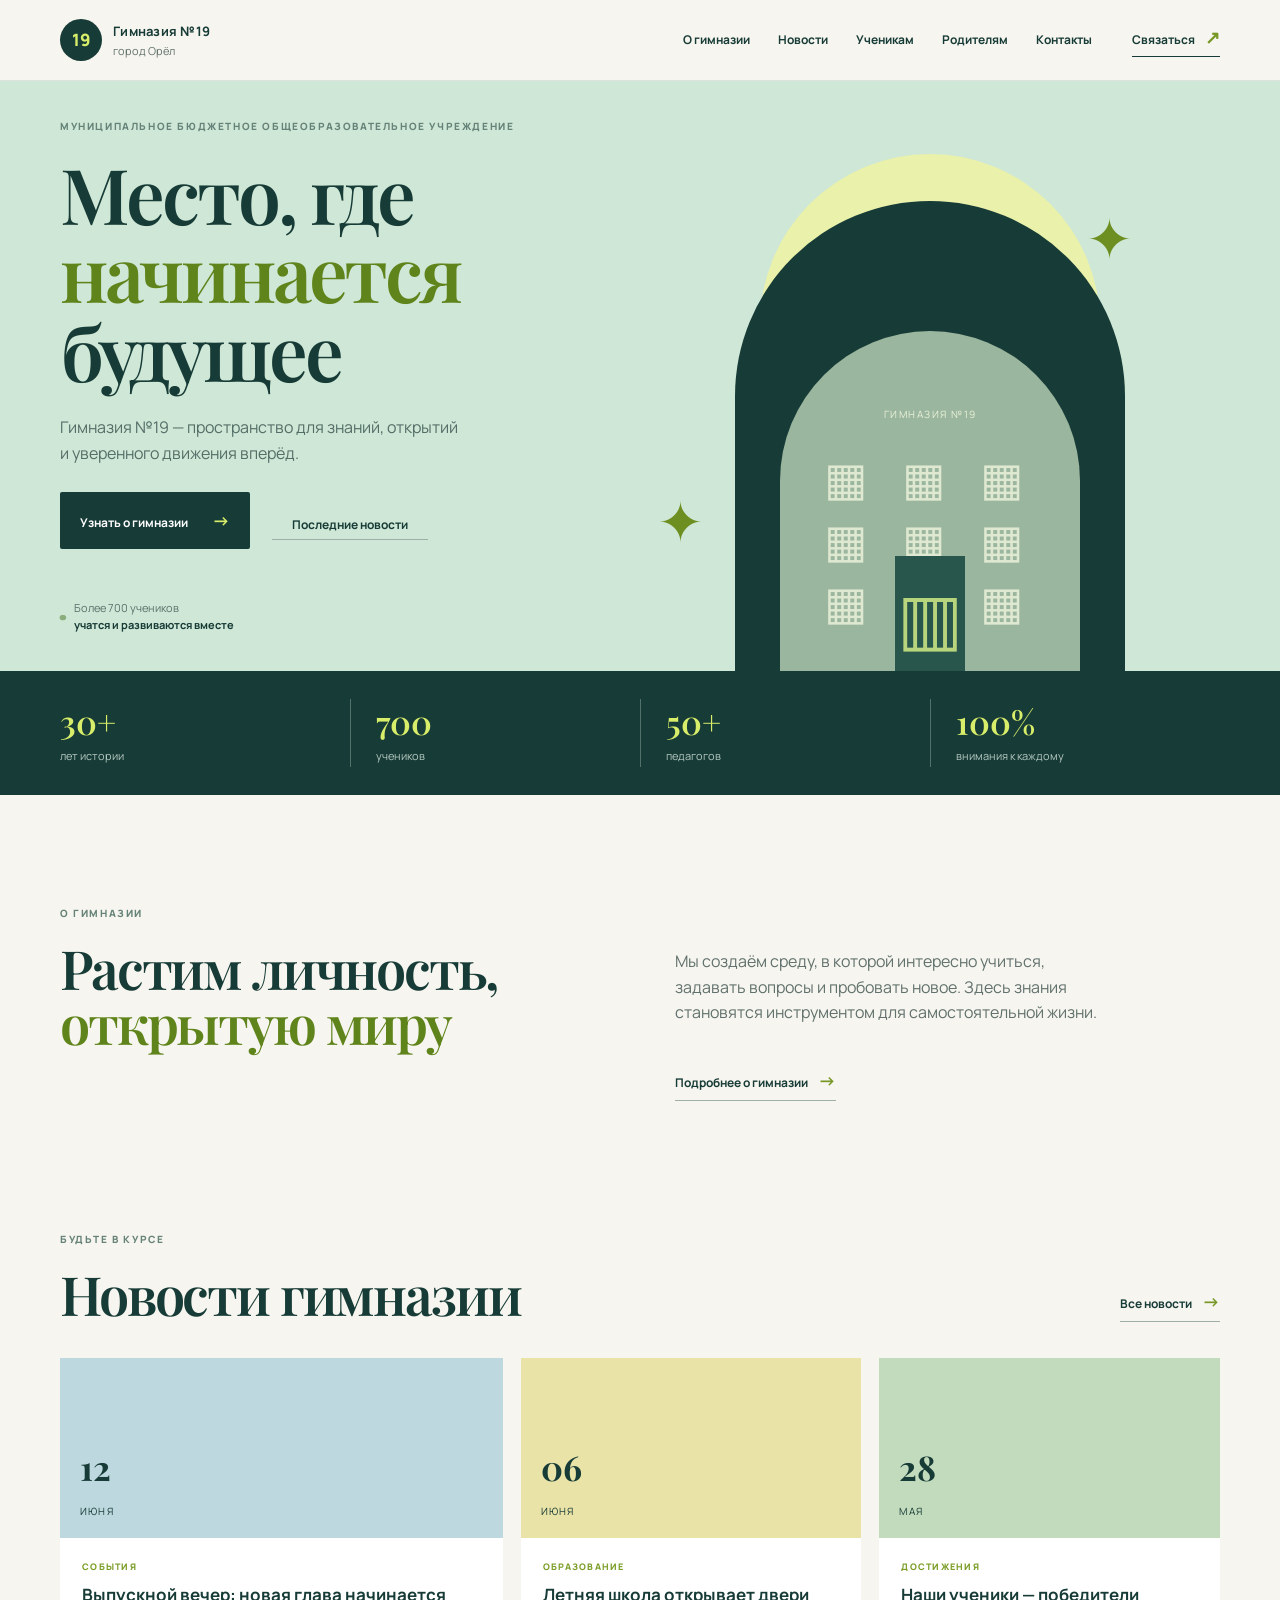
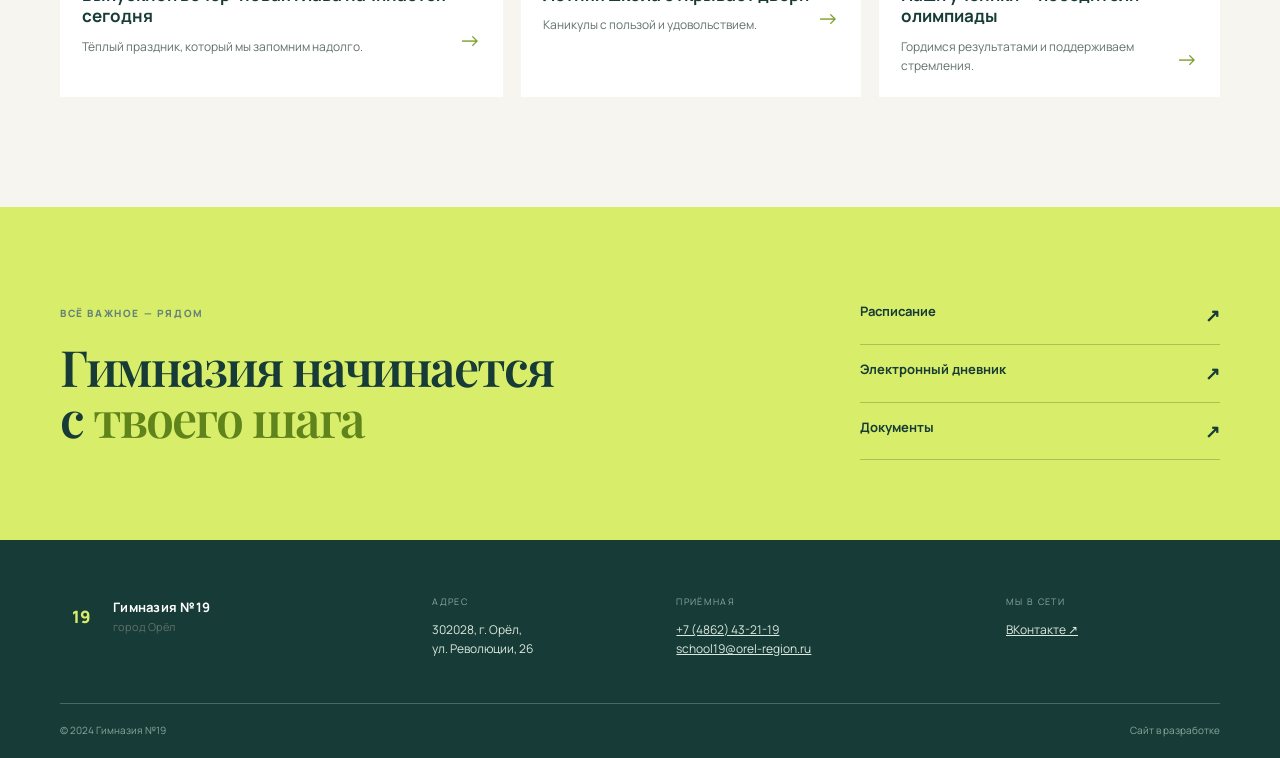
==== index.html @ be7b7bb4 "Build initial gymnasium frontend" ====
<!doctype html>
<html lang="ru">
<head>
  <meta charset="UTF-8" />
  <meta name="viewport" content="width=device-width, initial-scale=1.0" />
  <meta name="description" content="Гимназия №19 города Орла — образование, новости и жизнь школы." />
  <title>Гимназия №19 | Орёл</title>
  <link rel="preconnect" href="https://fonts.googleapis.com" />
  <link rel="preconnect" href="https://fonts.gstatic.com" crossorigin />
  <link href="https://fonts.googleapis.com/css2?family=Manrope:wght@400;500;600;700;800&family=Playfair+Display:wght@600;700&display=swap" rel="stylesheet" />
  <link rel="stylesheet" href="styles.css" />
</head>
<body>
  <header class="site-header">
    <div class="container nav-wrap">
      <a class="brand" href="#top" aria-label="На главную"><span class="brand-mark">19</span><span><b>Гимназия №19</b><small>город Орёл</small></span></a>
      <button class="menu-toggle" aria-label="Открыть меню">☰</button>
      <nav class="nav"><a href="#about">О гимназии</a><a href="#news">Новости</a><a href="#students">Ученикам</a><a href="#parents">Родителям</a><a href="#contacts">Контакты</a></nav>
      <a class="header-action" href="#contacts">Связаться <span>↗</span></a>
    </div>
  </header>

  <main id="top">
    <section class="hero"><div class="container hero-grid"><div class="hero-copy"><p class="eyebrow">Муниципальное бюджетное общеобразовательное учреждение</p><h1>Место, где<br /><em>начинается</em> будущее</h1><p class="hero-text">Гимназия №19 — пространство для знаний, открытий и уверенного движения вперёд.</p><div class="hero-buttons"><a class="button button-primary" href="#about">Узнать о гимназии <span>→</span></a><a class="button button-link" href="#news">Последние новости</a></div><div class="hero-note"><span class="avatars">● ● ●</span><span>Более 700 учеников<br /><b>учатся и развиваются вместе</b></span></div></div><div class="hero-art"><div class="sun"></div><div class="arch"><div class="building"><div class="building-top">ГИМНАЗИЯ №19</div><div class="windows">▦ ▦ ▦<br />▦ ▦ ▦<br />▦ ▦ ▦</div><div class="door">▥</div></div></div><div class="leaf leaf-one">✦</div><div class="leaf leaf-two">✦</div></div></div></section>

    <section class="stats"><div class="container stats-grid"><div><strong>30+</strong><span>лет истории</span></div><div><strong>700</strong><span>учеников</span></div><div><strong>50+</strong><span>педагогов</span></div><div><strong>100%</strong><span>внимания к каждому</span></div></div></section>

    <section class="section" id="about"><div class="container about-grid"><div><p class="eyebrow">О гимназии</p><h2>Растим личность,<br /><em>открытую миру</em></h2></div><div class="about-copy"><p>Мы создаём среду, в которой интересно учиться, задавать вопросы и пробовать новое. Здесь знания становятся инструментом для самостоятельной жизни.</p><a class="text-link" href="#contacts">Подробнее о гимназии <span>→</span></a></div></div></section>

    <section class="section news-section" id="news"><div class="container"><div class="section-head"><div><p class="eyebrow">Будьте в курсе</p><h2>Новости гимназии</h2></div><a class="text-link" href="#news">Все новости <span>→</span></a></div><div class="news-grid"><article class="news-card featured"><div class="news-image image-blue"><span>12<br /><small>ИЮНЯ</small></span></div><div class="news-content"><p class="tag">События</p><h3>Выпускной вечер: новая глава начинается сегодня</h3><p>Тёплый праздник, который мы запомним надолго.</p><a class="arrow" href="#">→</a></div></article><article class="news-card"><div class="news-image image-yellow"><span>06<br /><small>ИЮНЯ</small></span></div><div class="news-content"><p class="tag">Образование</p><h3>Летняя школа открывает двери</h3><p>Каникулы с пользой и удовольствием.</p><a class="arrow" href="#">→</a></div></article><article class="news-card"><div class="news-image image-green"><span>28<br /><small>МАЯ</small></span></div><div class="news-content"><p class="tag">Достижения</p><h3>Наши ученики — победители олимпиады</h3><p>Гордимся результатами и поддерживаем стремления.</p><a class="arrow" href="#">→</a></div></article></div></div></section>

    <section class="cta" id="students"><div class="container cta-inner"><div><p class="eyebrow">Всё важное — рядом</p><h2>Гимназия начинается<br />с <em>твоего шага</em></h2></div><div class="quick-links"><a href="#">Расписание <span>↗</span></a><a href="#">Электронный дневник <span>↗</span></a><a href="#">Документы <span>↗</span></a></div></div></section>
  </main>
  <footer id="contacts"><div class="container footer-grid"><div class="brand footer-brand"><span class="brand-mark">19</span><span><b>Гимназия №19</b><small>город Орёл</small></span></div><div><p class="footer-label">Адрес</p><p>302028, г. Орёл,<br />ул. Революции, 26</p></div><div><p class="footer-label">Приёмная</p><p><a href="tel:+74862432119">+7 (4862) 43-21-19</a><br /><a href="mailto:school19@orel-region.ru">school19@orel-region.ru</a></p></div><div><p class="footer-label">Мы в сети</p><p><a href="#">ВКонтакте ↗</a></p></div></div><div class="container footer-bottom"><span>© 2024 Гимназия №19</span><span>Сайт в разработке</span></div></footer>
  <script src="script.js"></script>
</body>
</html>
---- styles.css ----
:root{--ink:#173b36;--muted:#61716d;--cream:#f7f5ef;--mint:#cfe7d6;--lime:#d8ed6a;--line:#dce4dd}*{box-sizing:border-box}html{scroll-behavior:smooth}body{margin:0;color:var(--ink);background:var(--cream);font:15px/1.6 Manrope,Arial,sans-serif}.container{width:min(1160px,calc(100% - 48px));margin:auto}.site-header{background:var(--cream);border-bottom:1px solid var(--line);position:sticky;top:0;z-index:10}.nav-wrap{height:80px;display:flex;align-items:center;gap:40px}.brand{display:flex;align-items:center;gap:11px;color:var(--ink);text-decoration:none;margin-right:auto}.brand-mark{width:42px;height:42px;border-radius:50%;display:grid;place-items:center;background:var(--ink);color:var(--lime);font-size:17px;font-weight:800}.brand b,.brand small{display:block}.brand b{font-size:13px;letter-spacing:.02em}.brand small{font-size:11px;color:var(--muted)}.nav{display:flex;gap:28px}.nav a,.header-action{font-size:12px;color:var(--ink);text-decoration:none;font-weight:700}.header-action{border-bottom:1px solid var(--ink);padding-bottom:4px}.header-action span,.text-link span{color:#779827;font-size:18px;margin-left:8px}.menu-toggle{display:none;border:0;background:none;font-size:24px;color:var(--ink)}.hero{overflow:hidden;background:var(--mint)}.hero-grid{min-height:590px;display:grid;grid-template-columns:1fr 1fr;align-items:center}.eyebrow{text-transform:uppercase;letter-spacing:.16em;font-size:10px;font-weight:800;color:#668379;margin:0 0 20px}.hero h1,h2{font-family:'Playfair Display',serif;font-weight:600;line-height:1.02;letter-spacing:-.04em;margin:0}.hero h1{font-size:clamp(48px,6vw,78px)}em{font-style:normal;color:#5f841b}.hero-text{max-width:400px;color:#536e67;font-size:16px;margin:26px 0}.hero-buttons{display:flex;align-items:center;gap:22px}.button{padding:14px 20px;text-decoration:none;font-weight:700;font-size:12px}.button-primary{background:var(--ink);color:#fff;border-radius:2px}.button-primary span{color:var(--lime);font-size:18px;margin-left:22px}.button-link,.text-link{color:var(--ink);text-decoration:none;border-bottom:1px solid #9eaea8;padding-bottom:5px}.hero-note{display:flex;align-items:center;gap:13px;margin-top:50px;color:#58716b;font-size:11px}.hero-note b{color:var(--ink)}.avatars{font-size:12px;letter-spacing:-5px;color:#8cae7d}.hero-art{height:100%;min-height:590px;position:relative}.sun{position:absolute;width:340px;height:340px;border-radius:50%;background:#e9f1aa;top:73px;left:50%;transform:translateX(-50%)}.arch{position:absolute;bottom:0;left:50%;width:390px;height:470px;transform:translateX(-50%);background:var(--ink);border-radius:200px 200px 0 0;display:flex;align-items:end;justify-content:center}.building{width:300px;height:340px;background:#9bb69e;position:relative;border-radius:150px 150px 0 0;padding-top:75px;text-align:center}.building-top{font-size:10px;letter-spacing:.15em;color:#eaf2d8}.windows{font-size:46px;line-height:1.35;color:#dfe8d1;margin-top:25px;letter-spacing:13px}.door{position:absolute;bottom:0;left:115px;width:70px;height:115px;background:#29564c;color:#b8d47d;font-size:70px;line-height:120px}.leaf{position:absolute;color:#6d8e20;font-size:56px}.leaf-one{top:112px;right:15%}.leaf-two{bottom:105px;left:3%}.stats{background:var(--ink);color:#fff}.stats-grid{display:grid;grid-template-columns:repeat(4,1fr);padding:28px 0}.stats-grid div{padding-left:25px;border-left:1px solid #52716a}.stats-grid div:first-child{border:0;padding-left:0}.stats strong{display:block;color:var(--lime);font:600 33px 'Playfair Display',serif}.stats span{font-size:11px;color:#b5c9c1}.section{padding:110px 0}.about-grid{display:grid;grid-template-columns:1fr 1fr;gap:70px}.section h2{font-size:54px}.about-copy{max-width:430px;color:var(--muted);font-size:16px;padding-top:28px}.text-link{display:inline-block;margin-top:24px;font-weight:700;font-size:12px}.news-section{padding-top:20px}.section-head{display:flex;justify-content:space-between;align-items:end;margin-bottom:36px}.section-head .text-link{margin:0}.news-grid{display:grid;grid-template-columns:1.3fr 1fr 1fr;gap:18px}.news-card{background:#fff}.news-image{height:180px;padding:20px;display:flex;align-items:flex-end}.news-image span{font:700 34px/1 'Playfair Display',serif}.news-image small{font:10px Manrope;letter-spacing:.12em}.image-blue{background:#bdd9df}.image-yellow{background:#e9e3a7}.image-green{background:#c3dbbd}.news-content{position:relative;padding:22px}.tag{margin:0 0 10px;text-transform:uppercase;font-size:9px;font-weight:800;letter-spacing:.14em;color:#7c9e28}.news h3,.news-card h3{font-size:17px;line-height:1.25;margin:0 0 10px}.news-card p:not(.tag){font-size:12px;color:var(--muted);margin:0}.arrow{position:absolute;right:22px;bottom:20px;color:#7c9e28;text-decoration:none;font-size:22px}.cta{background:var(--lime);padding:80px 0}.cta-inner{display:flex;justify-content:space-between;align-items:center}.cta h2{font-size:50px}.quick-links{width:360px}.quick-links a{display:flex;justify-content:space-between;padding:14px 0;border-bottom:1px solid #aebf55;text-decoration:none;color:var(--ink);font-weight:700;font-size:13px}.quick-links span{font-size:18px}footer{background:var(--ink);color:#dce9df;padding:55px 0 20px}.footer-grid{display:grid;grid-template-columns:1.6fr 1fr 1.4fr 1fr;gap:30px}.footer-brand{color:#fff;align-self:start}.footer-label{color:#88a99d;text-transform:uppercase;font-size:9px;letter-spacing:.15em;margin:0 0 10px}.footer-grid p:not(.footer-label){font-size:12px;margin:0}.footer-grid a{color:#dce9df}.footer-bottom{border-top:1px solid #456a61;margin-top:45px;padding-top:18px;display:flex;justify-content:space-between;color:#88a99d;font-size:10px}@media(max-width:800px){.nav.is-open{display:flex;position:absolute;top:80px;left:0;right:0;background:var(--cream);padding:20px 16px;flex-direction:column;gap:16px;border-bottom:1px solid var(--line)}.container{width:min(100% - 32px,600px)}.nav{display:none}.menu-toggle{display:block}.hero-grid{grid-template-columns:1fr}.hero{padding-top:70px}.hero-art{min-height:390px}.arch{width:280px;height:330px}.building{width:220px;height:245px;padding-top:45px}.door{left:82px;width:55px;height:90px}.windows{font-size:34px}.sun{width:250px;height:250px}.stats-grid{grid-template-columns:repeat(2,1fr);gap:20px}.stats-grid div:nth-child(3){border:0;padding-left:0}.about-grid,.news-grid{grid-template-columns:1fr}.section{padding:75px 0}.section h2,.cta h2{font-size:43px}.section-head,.cta-inner{display:block}.section-head .text-link{margin-top:20px}.quick-links{width:100%;margin-top:35px}.footer-grid{grid-template-columns:1fr 1fr}.footer-brand{grid-column:1/-1}}
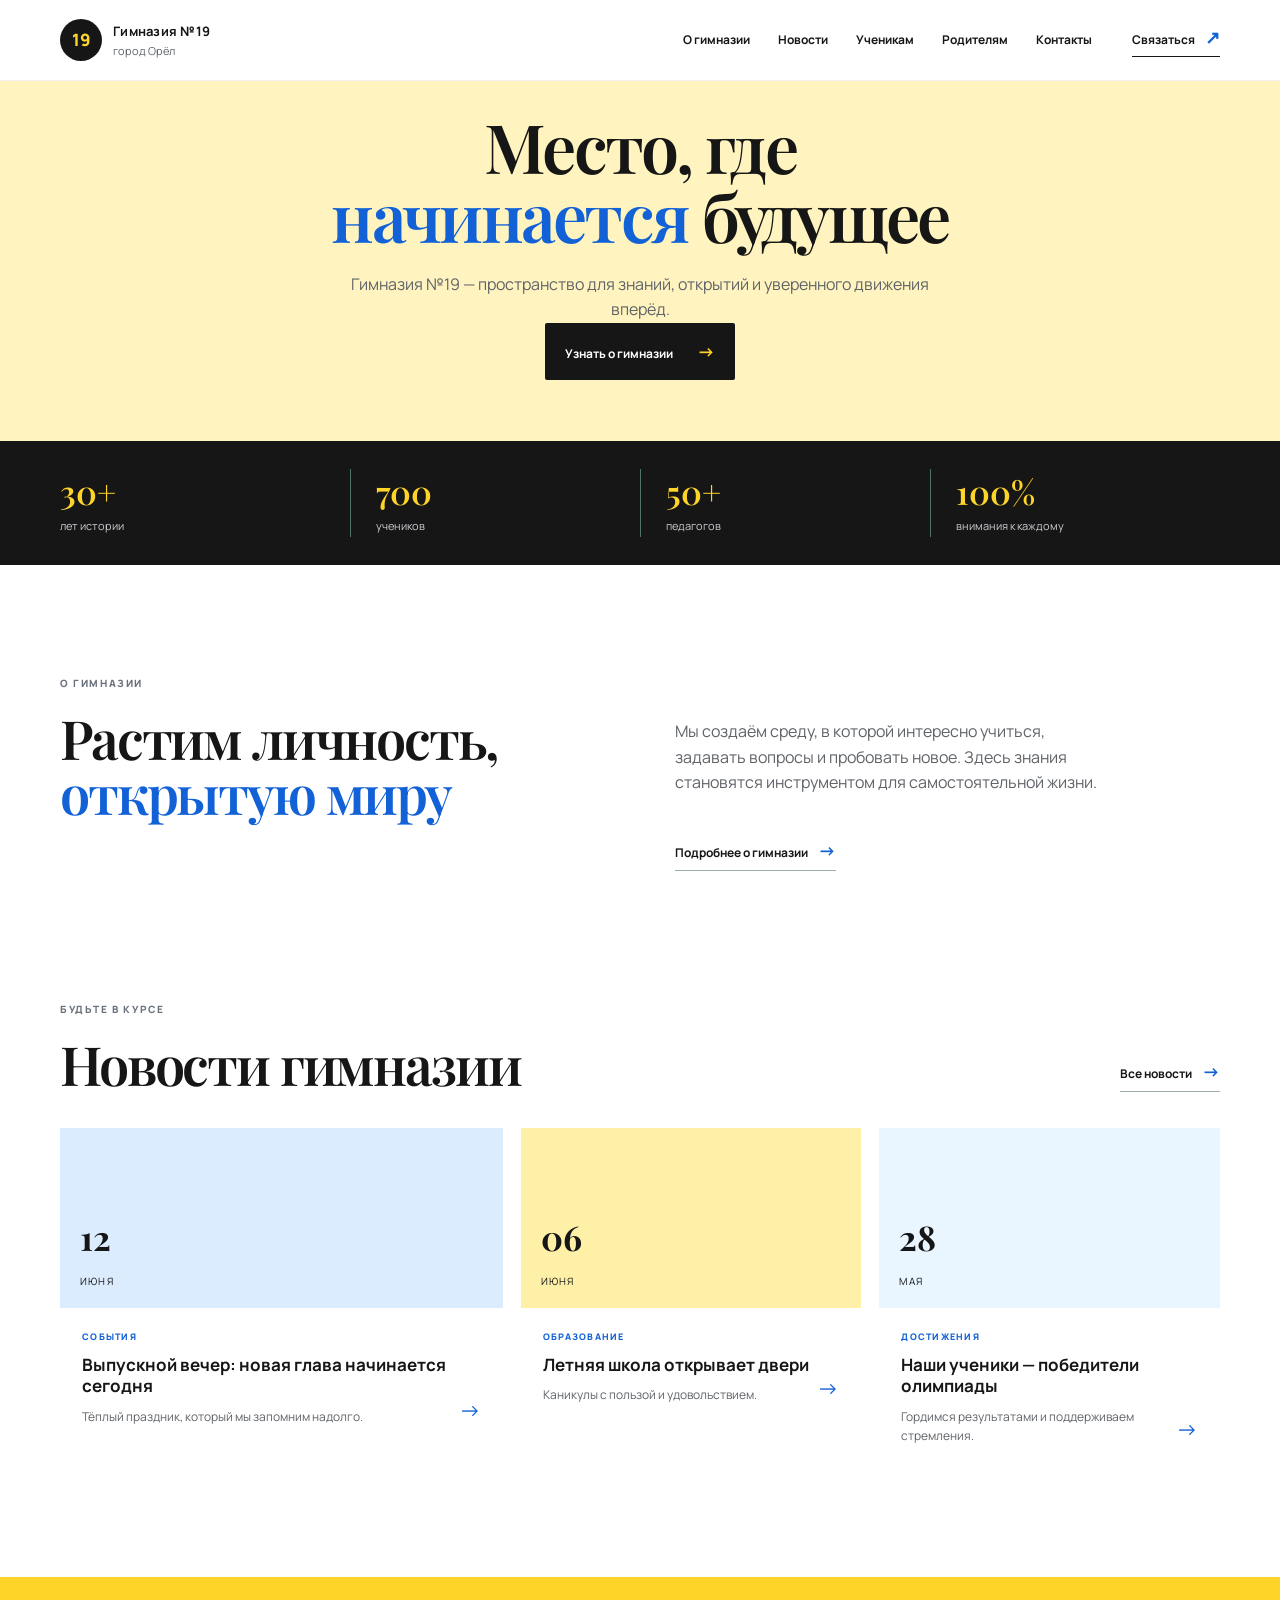
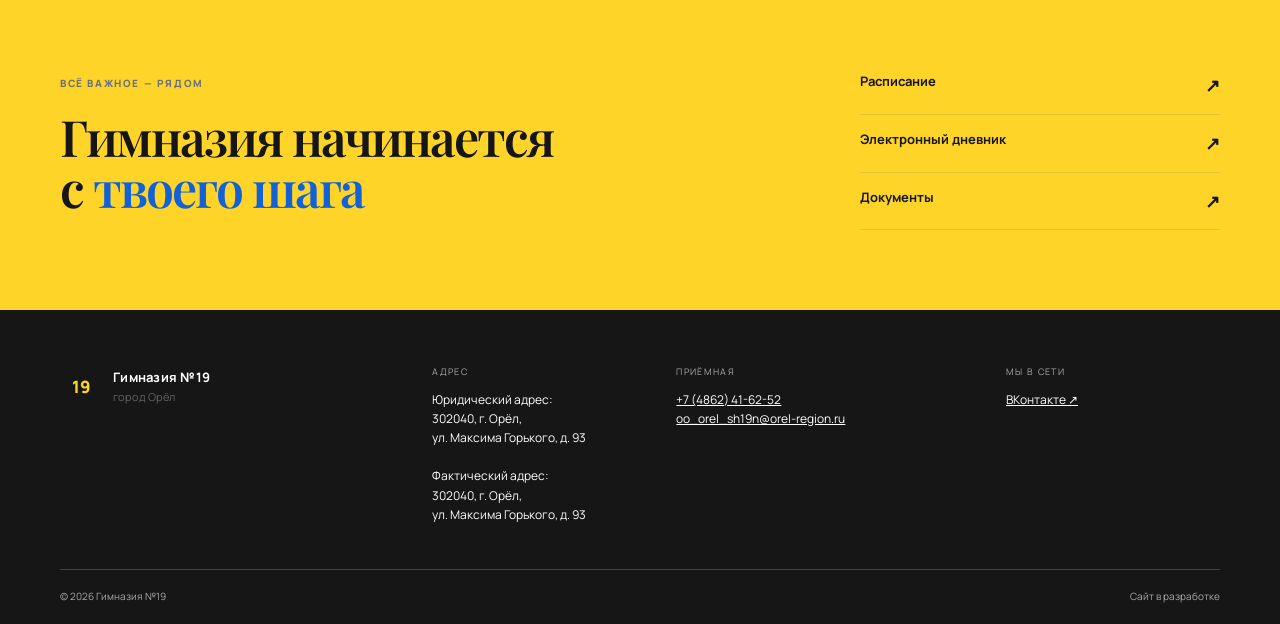
==== commit 9b88f4fb: "Refine homepage layout and contacts" ====
--- a/index.html
+++ b/index.html
@@ -21,7 +21,7 @@
   </header>
 
   <main id="top">
-    <section class="hero"><div class="container hero-grid"><div class="hero-copy"><p class="eyebrow">Муниципальное бюджетное общеобразовательное учреждение</p><h1>Место, где<br /><em>начинается</em> будущее</h1><p class="hero-text">Гимназия №19 — пространство для знаний, открытий и уверенного движения вперёд.</p><div class="hero-buttons"><a class="button button-primary" href="#about">Узнать о гимназии <span>→</span></a><a class="button button-link" href="#news">Последние новости</a></div><div class="hero-note"><span class="avatars">● ● ●</span><span>Более 700 учеников<br /><b>учатся и развиваются вместе</b></span></div></div><div class="hero-art"><div class="sun"></div><div class="arch"><div class="building"><div class="building-top">ГИМНАЗИЯ №19</div><div class="windows">▦ ▦ ▦<br />▦ ▦ ▦<br />▦ ▦ ▦</div><div class="door">▥</div></div></div><div class="leaf leaf-one">✦</div><div class="leaf leaf-two">✦</div></div></div></section>
+    <section class="hero"><div class="container hero-grid"><div class="hero-copy"><p class="eyebrow">Муниципальное бюджетное общеобразовательное учреждение</p><h1>Место, где<br /><em>начинается</em> будущее</h1><p class="hero-text">Гимназия №19 — пространство для знаний, открытий и уверенного движения вперёд.</p><div class="hero-buttons"><a class="button button-primary" href="#about">Узнать о гимназии <span>→</span></a></div></div></div></div></section>
 
     <section class="stats"><div class="container stats-grid"><div><strong>30+</strong><span>лет истории</span></div><div><strong>700</strong><span>учеников</span></div><div><strong>50+</strong><span>педагогов</span></div><div><strong>100%</strong><span>внимания к каждому</span></div></div></section>
 
@@ -31,7 +31,7 @@
 
     <section class="cta" id="students"><div class="container cta-inner"><div><p class="eyebrow">Всё важное — рядом</p><h2>Гимназия начинается<br />с <em>твоего шага</em></h2></div><div class="quick-links"><a href="#">Расписание <span>↗</span></a><a href="#">Электронный дневник <span>↗</span></a><a href="#">Документы <span>↗</span></a></div></div></section>
   </main>
-  <footer id="contacts"><div class="container footer-grid"><div class="brand footer-brand"><span class="brand-mark">19</span><span><b>Гимназия №19</b><small>город Орёл</small></span></div><div><p class="footer-label">Адрес</p><p>302028, г. Орёл,<br />ул. Революции, 26</p></div><div><p class="footer-label">Приёмная</p><p><a href="tel:+74862432119">+7 (4862) 43-21-19</a><br /><a href="mailto:school19@orel-region.ru">school19@orel-region.ru</a></p></div><div><p class="footer-label">Мы в сети</p><p><a href="#">ВКонтакте ↗</a></p></div></div><div class="container footer-bottom"><span>© 2024 Гимназия №19</span><span>Сайт в разработке</span></div></footer>
+  <footer id="contacts"><div class="container footer-grid"><div class="brand footer-brand"><span class="brand-mark">19</span><span><b>Гимназия №19</b><small>город Орёл</small></span></div><div><p class="footer-label">Адрес</p><p>Юридический адрес:<br />302040, г. Орёл,<br />ул. Максима Горького, д. 93<br /><br />Фактический адрес:<br />302040, г. Орёл,<br />ул. Максима Горького, д. 93</p></div><div><p class="footer-label">Приёмная</p><p><a href="tel:+74862416252">+7 (4862) 41-62-52</a><br /><a href="mailto:oo_orel_sh19n@orel-region.ru">oo_orel_sh19n@orel-region.ru</a></p></div><div><p class="footer-label">Мы в сети</p><p><a href="#">ВКонтакте ↗</a></p></div></div><div class="container footer-bottom"><span>© 2026 Гимназия №19</span><span>Сайт в разработке</span></div></footer>
   <script src="script.js"></script>
 </body>
 </html>
--- a/styles.css
+++ b/styles.css
@@ -1 +1 @@
-:root{--ink:#173b36;--muted:#61716d;--cream:#f7f5ef;--mint:#cfe7d6;--lime:#d8ed6a;--line:#dce4dd}*{box-sizing:border-box}html{scroll-behavior:smooth}body{margin:0;color:var(--ink);background:var(--cream);font:15px/1.6 Manrope,Arial,sans-serif}.container{width:min(1160px,calc(100% - 48px));margin:auto}.site-header{background:var(--cream);border-bottom:1px solid var(--line);position:sticky;top:0;z-index:10}.nav-wrap{height:80px;display:flex;align-items:center;gap:40px}.brand{display:flex;align-items:center;gap:11px;color:var(--ink);text-decoration:none;margin-right:auto}.brand-mark{width:42px;height:42px;border-radius:50%;display:grid;place-items:center;background:var(--ink);color:var(--lime);font-size:17px;font-weight:800}.brand b,.brand small{display:block}.brand b{font-size:13px;letter-spacing:.02em}.brand small{font-size:11px;color:var(--muted)}.nav{display:flex;gap:28px}.nav a,.header-action{font-size:12px;color:var(--ink);text-decoration:none;font-weight:700}.header-action{border-bottom:1px solid var(--ink);padding-bottom:4px}.header-action span,.text-link span{color:#779827;font-size:18px;margin-left:8px}.menu-toggle{display:none;border:0;background:none;font-size:24px;color:var(--ink)}.hero{overflow:hidden;background:var(--mint)}.hero-grid{min-height:590px;display:grid;grid-template-columns:1fr 1fr;align-items:center}.eyebrow{text-transform:uppercase;letter-spacing:.16em;font-size:10px;font-weight:800;color:#668379;margin:0 0 20px}.hero h1,h2{font-family:'Playfair Display',serif;font-weight:600;line-height:1.02;letter-spacing:-.04em;margin:0}.hero h1{font-size:clamp(48px,6vw,78px)}em{font-style:normal;color:#5f841b}.hero-text{max-width:400px;color:#536e67;font-size:16px;margin:26px 0}.hero-buttons{display:flex;align-items:center;gap:22px}.button{padding:14px 20px;text-decoration:none;font-weight:700;font-size:12px}.button-primary{background:var(--ink);color:#fff;border-radius:2px}.button-primary span{color:var(--lime);font-size:18px;margin-left:22px}.button-link,.text-link{color:var(--ink);text-decoration:none;border-bottom:1px solid #9eaea8;padding-bottom:5px}.hero-note{display:flex;align-items:center;gap:13px;margin-top:50px;color:#58716b;font-size:11px}.hero-note b{color:var(--ink)}.avatars{font-size:12px;letter-spacing:-5px;color:#8cae7d}.hero-art{height:100%;min-height:590px;position:relative}.sun{position:absolute;width:340px;height:340px;border-radius:50%;background:#e9f1aa;top:73px;left:50%;transform:translateX(-50%)}.arch{position:absolute;bottom:0;left:50%;width:390px;height:470px;transform:translateX(-50%);background:var(--ink);border-radius:200px 200px 0 0;display:flex;align-items:end;justify-content:center}.building{width:300px;height:340px;background:#9bb69e;position:relative;border-radius:150px 150px 0 0;padding-top:75px;text-align:center}.building-top{font-size:10px;letter-spacing:.15em;color:#eaf2d8}.windows{font-size:46px;line-height:1.35;color:#dfe8d1;margin-top:25px;letter-spacing:13px}.door{position:absolute;bottom:0;left:115px;width:70px;height:115px;background:#29564c;color:#b8d47d;font-size:70px;line-height:120px}.leaf{position:absolute;color:#6d8e20;font-size:56px}.leaf-one{top:112px;right:15%}.leaf-two{bottom:105px;left:3%}.stats{background:var(--ink);color:#fff}.stats-grid{display:grid;grid-template-columns:repeat(4,1fr);padding:28px 0}.stats-grid div{padding-left:25px;border-left:1px solid #52716a}.stats-grid div:first-child{border:0;padding-left:0}.stats strong{display:block;color:var(--lime);font:600 33px 'Playfair Display',serif}.stats span{font-size:11px;color:#b5c9c1}.section{padding:110px 0}.about-grid{display:grid;grid-template-columns:1fr 1fr;gap:70px}.section h2{font-size:54px}.about-copy{max-width:430px;color:var(--muted);font-size:16px;padding-top:28px}.text-link{display:inline-block;margin-top:24px;font-weight:700;font-size:12px}.news-section{padding-top:20px}.section-head{display:flex;justify-content:space-between;align-items:end;margin-bottom:36px}.section-head .text-link{margin:0}.news-grid{display:grid;grid-template-columns:1.3fr 1fr 1fr;gap:18px}.news-card{background:#fff}.news-image{height:180px;padding:20px;display:flex;align-items:flex-end}.news-image span{font:700 34px/1 'Playfair Display',serif}.news-image small{font:10px Manrope;letter-spacing:.12em}.image-blue{background:#bdd9df}.image-yellow{background:#e9e3a7}.image-green{background:#c3dbbd}.news-content{position:relative;padding:22px}.tag{margin:0 0 10px;text-transform:uppercase;font-size:9px;font-weight:800;letter-spacing:.14em;color:#7c9e28}.news h3,.news-card h3{font-size:17px;line-height:1.25;margin:0 0 10px}.news-card p:not(.tag){font-size:12px;color:var(--muted);margin:0}.arrow{position:absolute;right:22px;bottom:20px;color:#7c9e28;text-decoration:none;font-size:22px}.cta{background:var(--lime);padding:80px 0}.cta-inner{display:flex;justify-content:space-between;align-items:center}.cta h2{font-size:50px}.quick-links{width:360px}.quick-links a{display:flex;justify-content:space-between;padding:14px 0;border-bottom:1px solid #aebf55;text-decoration:none;color:var(--ink);font-weight:700;font-size:13px}.quick-links span{font-size:18px}footer{background:var(--ink);color:#dce9df;padding:55px 0 20px}.footer-grid{display:grid;grid-template-columns:1.6fr 1fr 1.4fr 1fr;gap:30px}.footer-brand{color:#fff;align-self:start}.footer-label{color:#88a99d;text-transform:uppercase;font-size:9px;letter-spacing:.15em;margin:0 0 10px}.footer-grid p:not(.footer-label){font-size:12px;margin:0}.footer-grid a{color:#dce9df}.footer-bottom{border-top:1px solid #456a61;margin-top:45px;padding-top:18px;display:flex;justify-content:space-between;color:#88a99d;font-size:10px}@media(max-width:800px){.nav.is-open{display:flex;position:absolute;top:80px;left:0;right:0;background:var(--cream);padding:20px 16px;flex-direction:column;gap:16px;border-bottom:1px solid var(--line)}.container{width:min(100% - 32px,600px)}.nav{display:none}.menu-toggle{display:block}.hero-grid{grid-template-columns:1fr}.hero{padding-top:70px}.hero-art{min-height:390px}.arch{width:280px;height:330px}.building{width:220px;height:245px;padding-top:45px}.door{left:82px;width:55px;height:90px}.windows{font-size:34px}.sun{width:250px;height:250px}.stats-grid{grid-template-columns:repeat(2,1fr);gap:20px}.stats-grid div:nth-child(3){border:0;padding-left:0}.about-grid,.news-grid{grid-template-columns:1fr}.section{padding:75px 0}.section h2,.cta h2{font-size:43px}.section-head,.cta-inner{display:block}.section-head .text-link{margin-top:20px}.quick-links{width:100%;margin-top:35px}.footer-grid{grid-template-columns:1fr 1fr}.footer-brand{grid-column:1/-1}} 
+:root{--ink:#161616;--muted:#5f6368;--cream:#fff;--mint:#fff4bf;--lime:#ffd429;--line:#f0f0f0}*{box-sizing:border-box}html{scroll-behavior:smooth}body{margin:0;color:var(--ink);background:var(--cream);font:15px/1.6 Manrope,Arial,sans-serif}.container{width:min(1160px,calc(100% - 48px));margin:auto}.site-header{background:var(--cream);border-bottom:1px solid var(--line);position:sticky;top:0;z-index:10}.nav-wrap{height:80px;display:flex;align-items:center;gap:40px}.brand{display:flex;align-items:center;gap:11px;color:var(--ink);text-decoration:none;margin-right:auto}.brand-mark{width:42px;height:42px;border-radius:50%;display:grid;place-items:center;background:var(--ink);color:var(--lime);font-size:17px;font-weight:800}.brand b,.brand small{display:block}.brand b{font-size:13px;letter-spacing:.02em}.brand small{font-size:11px;color:var(--muted)}.nav{display:flex;gap:28px}.nav a,.header-action{font-size:12px;color:var(--ink);text-decoration:none;font-weight:700}.header-action{border-bottom:1px solid var(--ink);padding-bottom:4px}.header-action span,.text-link span{color:#1261d6;font-size:18px;margin-left:8px}.menu-toggle{display:none;border:0;background:none;font-size:24px;color:var(--ink)}.hero{overflow:hidden;background:var(--mint)}.hero .eyebrow{display:none}.hero-grid{min-height:360px;display:block;padding-top:30px}.eyebrow{text-transform:uppercase;letter-spacing:.16em;font-size:10px;font-weight:800;color:#68717c;margin:0 0 20px}.hero h1,h2{font-family:'Playfair Display',serif;font-weight:600;line-height:1.02;letter-spacing:-.04em;margin:0}.hero-grid{width:100%}.hero-copy{width:100%;max-width:820px;margin:0 auto;text-align:center}.hero-note{display:flex;justify-content:center;text-align:left}.hero-buttons{width:100%;justify-content:center}.hero h1{font-size:clamp(46px,5.5vw,68px)}em{font-style:normal;color:#1261d6}.hero-text{text-align:center;max-width:600px;margin:22px auto 0;color:#5f6368;font-size:16px}.hero-buttons{display:flex;align-items:center;gap:22px}.button{padding:14px 20px;text-decoration:none;font-weight:700;font-size:12px}.button-primary{background:var(--ink);color:#fff;border-radius:2px}.button-primary span{color:var(--lime);font-size:18px;margin-left:22px}.button-link,.text-link{color:var(--ink);text-decoration:none;border-bottom:1px solid #9eaea8;padding-bottom:5px}.hero-note{display:flex;align-items:center;gap:13px;margin-top:34px;color:#68717c;font-size:11px}.hero-note b{color:var(--ink)}.avatars{font-size:12px;letter-spacing:-5px;color:#5f91dc}.hero-art{height:100%;min-height:590px;position:relative}.sun{position:absolute;width:340px;height:340px;border-radius:50%;background:#fff0a8;top:73px;left:50%;transform:translateX(-50%)}.arch{position:absolute;bottom:0;left:50%;width:390px;height:470px;transform:translateX(-50%);background:var(--ink);border-radius:200px 200px 0 0;display:flex;align-items:end;justify-content:center}.building{width:300px;height:340px;background:#f2d56a;position:relative;border-radius:150px 150px 0 0;padding-top:75px;text-align:center}.building-top{font-size:10px;letter-spacing:.15em;color:#fffdf0}.windows{font-size:46px;line-height:1.35;color:#fff9d0;margin-top:25px;letter-spacing:13px}.door{position:absolute;bottom:0;left:115px;width:70px;height:115px;background:#3d3d3d;color:#ffd429;font-size:70px;line-height:120px}.leaf{position:absolute;color:#1261d6;font-size:56px}.leaf-one{top:112px;right:15%}.leaf-two{bottom:105px;left:3%}.stats{background:var(--ink);color:#fff}.stats-grid{display:grid;grid-template-columns:repeat(4,1fr);padding:28px 0}.stats-grid div{padding-left:25px;border-left:1px solid #52716a}.stats-grid div:first-child{border:0;padding-left:0}.stats strong{display:block;color:var(--lime);font:600 33px 'Playfair Display',serif}.stats span{font-size:11px;color:#c9cdd2}.section{padding:110px 0}.about-grid{display:grid;grid-template-columns:1fr 1fr;gap:70px}.section h2{font-size:54px}.about-copy{max-width:430px;color:var(--muted);font-size:16px;padding-top:28px}.text-link{display:inline-block;margin-top:24px;font-weight:700;font-size:12px}.news-section{padding-top:20px}.section-head{display:flex;justify-content:space-between;align-items:end;margin-bottom:36px}.section-head .text-link{margin:0}.news-grid{display:grid;grid-template-columns:1.3fr 1fr 1fr;gap:18px}.news-card{background:#fff}.news-image{height:180px;padding:20px;display:flex;align-items:flex-end}.news-image span{font:700 34px/1 'Playfair Display',serif}.news-image small{font:10px Manrope;letter-spacing:.12em}.image-blue{background:#dcecff}.image-yellow{background:#fff0a8}.image-green{background:#e9f5ff}.news-content{position:relative;padding:22px}.tag{margin:0 0 10px;text-transform:uppercase;font-size:9px;font-weight:800;letter-spacing:.14em;color:#1261d6}.news h3,.news-card h3{font-size:17px;line-height:1.25;margin:0 0 10px}.news-card p:not(.tag){font-size:12px;color:var(--muted);margin:0}.arrow{position:absolute;right:22px;bottom:20px;color:#1261d6;text-decoration:none;font-size:22px}.cta{background:var(--lime);padding:80px 0}.cta-inner{display:flex;justify-content:space-between;align-items:center}.cta h2{font-size:50px}.quick-links{width:360px}.quick-links a{display:flex;justify-content:space-between;padding:14px 0;border-bottom:1px solid #e4c22f;text-decoration:none;color:var(--ink);font-weight:700;font-size:13px}.quick-links span{font-size:18px}footer{background:var(--ink);color:#fff;padding:55px 0 20px}.footer-grid{display:grid;grid-template-columns:1.6fr 1fr 1.4fr 1fr;gap:30px}.footer-brand{color:#fff;align-self:start}.footer-label{color:#aaa;text-transform:uppercase;font-size:9px;letter-spacing:.15em;margin:0 0 10px}.footer-grid p:not(.footer-label){font-size:12px;margin:0}.footer-grid a{color:#fff}.footer-bottom{border-top:1px solid #444;margin-top:45px;padding-top:18px;display:flex;justify-content:space-between;color:#aaa;font-size:10px}@media(max-width:800px){.nav.is-open{display:flex;position:absolute;top:80px;left:0;right:0;background:var(--cream);padding:20px 16px;flex-direction:column;gap:16px;border-bottom:1px solid var(--line)}.container{width:min(100% - 32px,600px)}.nav{display:none}.menu-toggle{display:block}.hero-grid{grid-template-columns:1fr;min-height:330px;padding-top:24px}.hero{padding-top:0}.hero-art{min-height:390px}.arch{width:280px;height:330px}.building{width:220px;height:245px;padding-top:45px}.door{left:82px;width:55px;height:90px}.windows{font-size:34px}.sun{width:250px;height:250px}.stats-grid{grid-template-columns:repeat(2,1fr);gap:20px}.stats-grid div:nth-child(3){border:0;padding-left:0}.about-grid,.news-grid{grid-template-columns:1fr}.section{padding:75px 0}.section h2,.cta h2{font-size:43px}.section-head,.cta-inner{display:block}.section-head .text-link{margin-top:20px}.quick-links{width:100%;margin-top:35px}.footer-grid{grid-template-columns:1fr 1fr}.footer-brand{grid-column:1/-1}} 
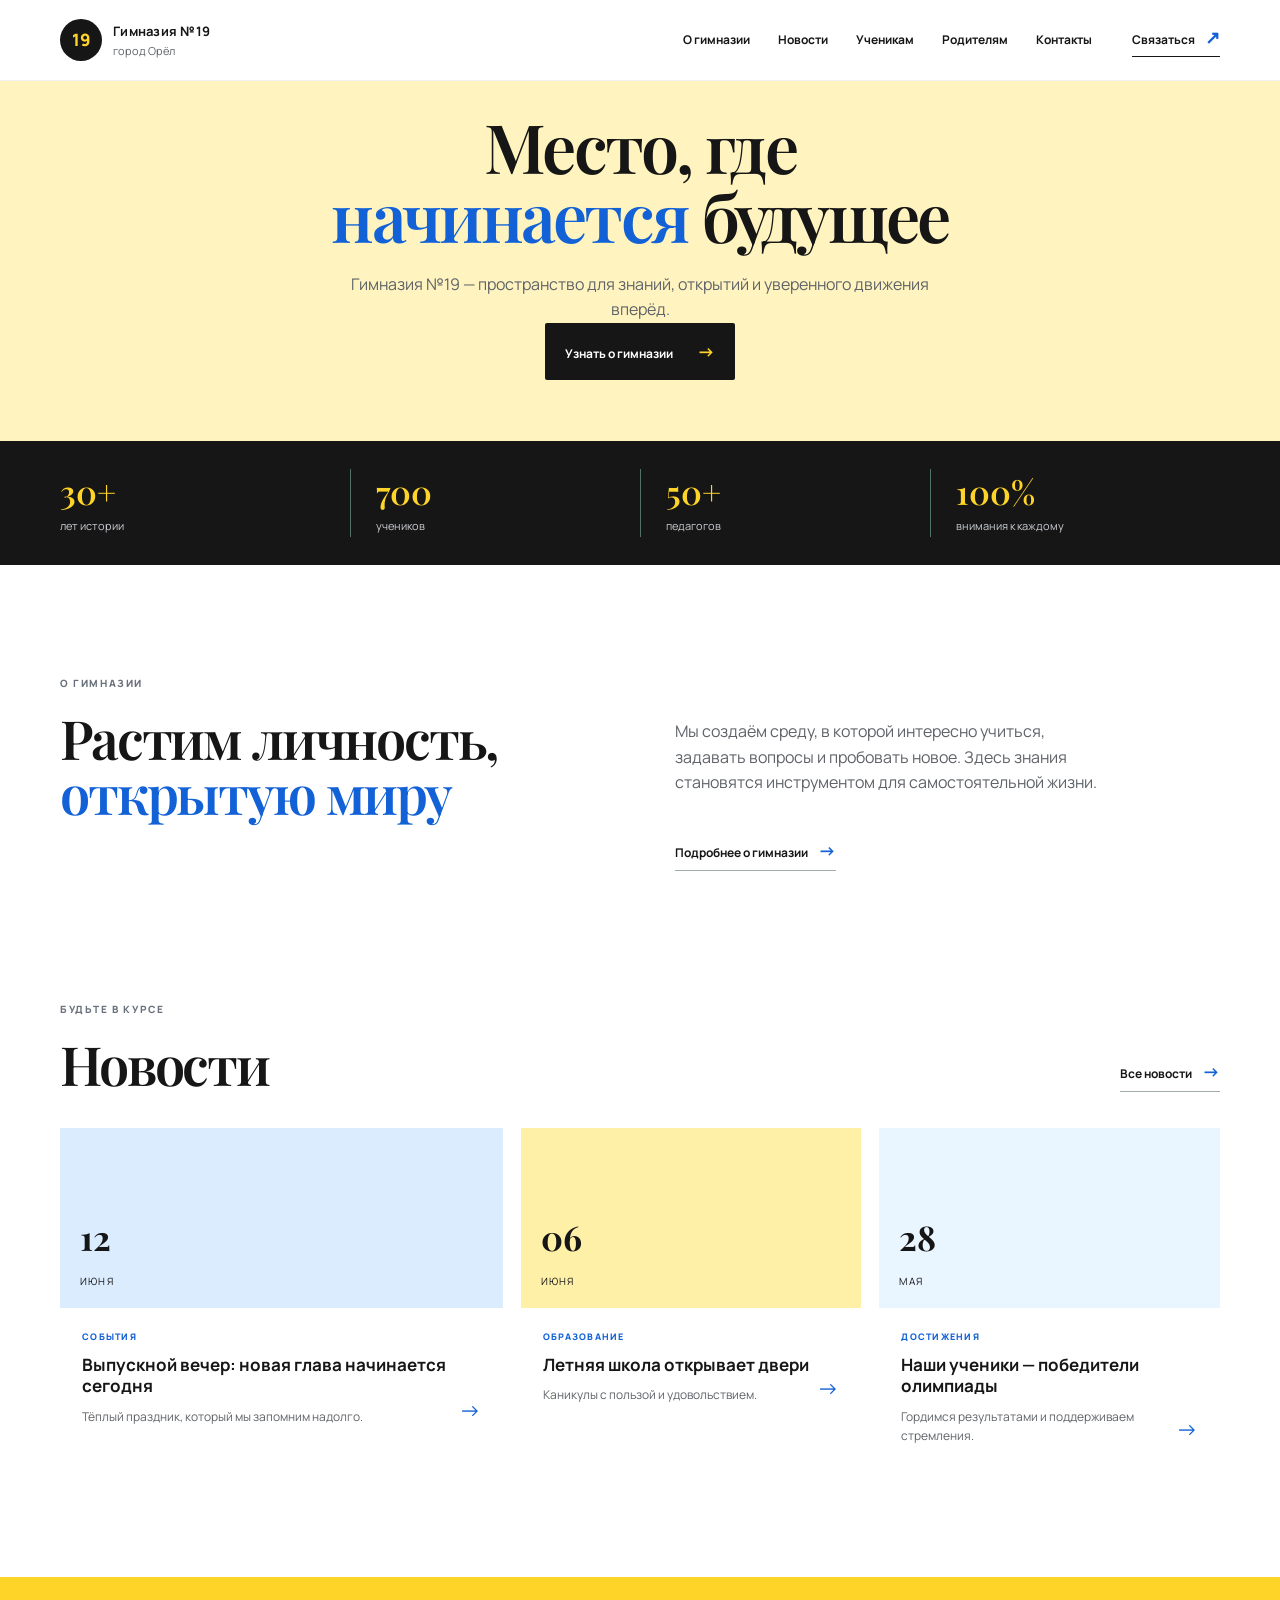
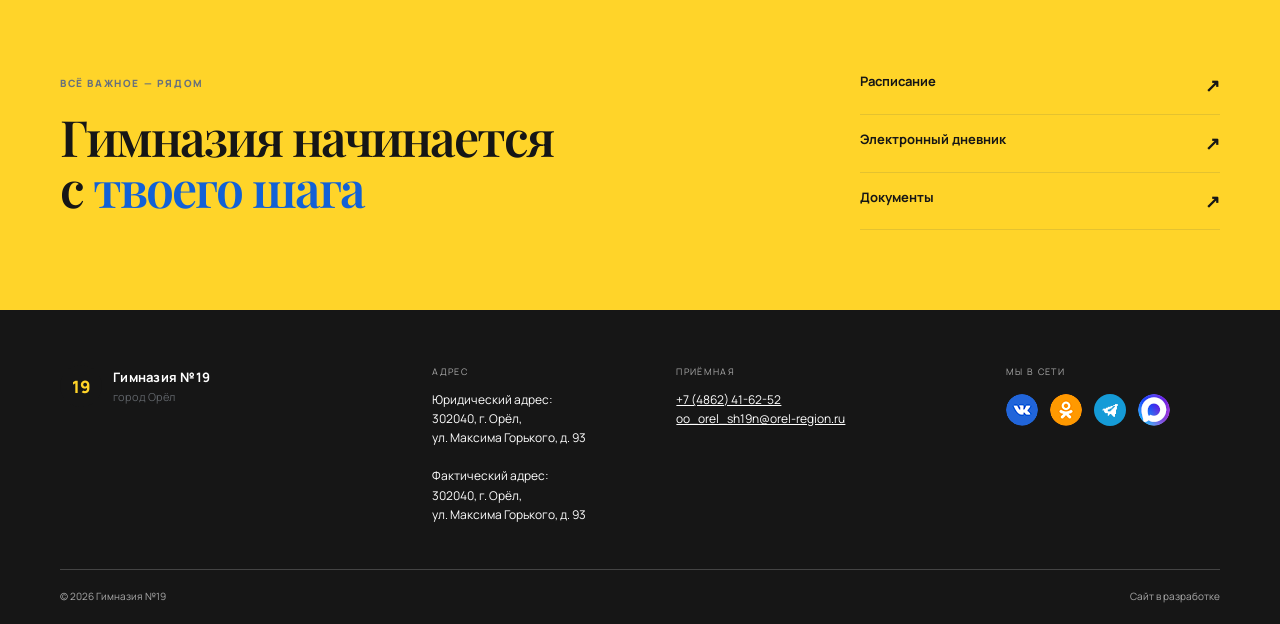
==== commit 50ea636f: "Add social links and refine news section" ====
--- a/index.html
+++ b/index.html
@@ -27,11 +27,11 @@
 
     <section class="section" id="about"><div class="container about-grid"><div><p class="eyebrow">О гимназии</p><h2>Растим личность,<br /><em>открытую миру</em></h2></div><div class="about-copy"><p>Мы создаём среду, в которой интересно учиться, задавать вопросы и пробовать новое. Здесь знания становятся инструментом для самостоятельной жизни.</p><a class="text-link" href="#contacts">Подробнее о гимназии <span>→</span></a></div></div></section>
 
-    <section class="section news-section" id="news"><div class="container"><div class="section-head"><div><p class="eyebrow">Будьте в курсе</p><h2>Новости гимназии</h2></div><a class="text-link" href="#news">Все новости <span>→</span></a></div><div class="news-grid"><article class="news-card featured"><div class="news-image image-blue"><span>12<br /><small>ИЮНЯ</small></span></div><div class="news-content"><p class="tag">События</p><h3>Выпускной вечер: новая глава начинается сегодня</h3><p>Тёплый праздник, который мы запомним надолго.</p><a class="arrow" href="#">→</a></div></article><article class="news-card"><div class="news-image image-yellow"><span>06<br /><small>ИЮНЯ</small></span></div><div class="news-content"><p class="tag">Образование</p><h3>Летняя школа открывает двери</h3><p>Каникулы с пользой и удовольствием.</p><a class="arrow" href="#">→</a></div></article><article class="news-card"><div class="news-image image-green"><span>28<br /><small>МАЯ</small></span></div><div class="news-content"><p class="tag">Достижения</p><h3>Наши ученики — победители олимпиады</h3><p>Гордимся результатами и поддерживаем стремления.</p><a class="arrow" href="#">→</a></div></article></div></div></section>
+    <section class="section news-section" id="news"><div class="container"><div class="section-head"><div><p class="eyebrow">Будьте в курсе</p><h2>Новости</h2></div><a class="text-link" href="#news">Все новости <span>→</span></a></div><div class="news-grid"><article class="news-card featured"><div class="news-image image-blue"><span>12<br /><small>ИЮНЯ</small></span></div><div class="news-content"><p class="tag">События</p><h3>Выпускной вечер: новая глава начинается сегодня</h3><p>Тёплый праздник, который мы запомним надолго.</p><a class="arrow" href="#">→</a></div></article><article class="news-card"><div class="news-image image-yellow"><span>06<br /><small>ИЮНЯ</small></span></div><div class="news-content"><p class="tag">Образование</p><h3>Летняя школа открывает двери</h3><p>Каникулы с пользой и удовольствием.</p><a class="arrow" href="#">→</a></div></article><article class="news-card"><div class="news-image image-green"><span>28<br /><small>МАЯ</small></span></div><div class="news-content"><p class="tag">Достижения</p><h3>Наши ученики — победители олимпиады</h3><p>Гордимся результатами и поддерживаем стремления.</p><a class="arrow" href="#">→</a></div></article></div></div></section>
 
     <section class="cta" id="students"><div class="container cta-inner"><div><p class="eyebrow">Всё важное — рядом</p><h2>Гимназия начинается<br />с <em>твоего шага</em></h2></div><div class="quick-links"><a href="#">Расписание <span>↗</span></a><a href="#">Электронный дневник <span>↗</span></a><a href="#">Документы <span>↗</span></a></div></div></section>
   </main>
-  <footer id="contacts"><div class="container footer-grid"><div class="brand footer-brand"><span class="brand-mark">19</span><span><b>Гимназия №19</b><small>город Орёл</small></span></div><div><p class="footer-label">Адрес</p><p>Юридический адрес:<br />302040, г. Орёл,<br />ул. Максима Горького, д. 93<br /><br />Фактический адрес:<br />302040, г. Орёл,<br />ул. Максима Горького, д. 93</p></div><div><p class="footer-label">Приёмная</p><p><a href="tel:+74862416252">+7 (4862) 41-62-52</a><br /><a href="mailto:oo_orel_sh19n@orel-region.ru">oo_orel_sh19n@orel-region.ru</a></p></div><div><p class="footer-label">Мы в сети</p><p><a href="#">ВКонтакте ↗</a></p></div></div><div class="container footer-bottom"><span>© 2026 Гимназия №19</span><span>Сайт в разработке</span></div></footer>
+  <footer id="contacts"><div class="container footer-grid"><div class="brand footer-brand"><span class="brand-mark">19</span><span><b>Гимназия №19</b><small>город Орёл</small></span></div><div><p class="footer-label">Адрес</p><p>Юридический адрес:<br />302040, г. Орёл,<br />ул. Максима Горького, д. 93<br /><br />Фактический адрес:<br />302040, г. Орёл,<br />ул. Максима Горького, д. 93</p></div><div><p class="footer-label">Приёмная</p><p><a href="tel:+74862416252">+7 (4862) 41-62-52</a><br /><a href="mailto:oo_orel_sh19n@orel-region.ru">oo_orel_sh19n@orel-region.ru</a></p></div><div><p class="footer-label">Мы в сети</p><div class="social-links" aria-label="Социальные сети"><a class="social social-vk" href="https://vk.com/dep_obr" target="_blank" rel="noopener" aria-label="ВКонтакте"><img src="vk.png" alt="" /></a><a class="social social-ok" href="https://ok.ru/group54231923884216" target="_blank" rel="noopener" aria-label="Одноклассники"><img src="ok.png" alt="" /></a><a class="social social-tg" href="https://t.me/depobr57" target="_blank" rel="noopener" aria-label="Telegram"><img src="tg-mark.png" alt="" /></a><a class="social social-max" href="https://max.ru/Dep_obr_57" target="_blank" rel="noopener" aria-label="MAX"><img src="max.png" alt="" /></a></div></div></div><div class="container footer-bottom"><span>© 2026 Гимназия №19</span><span>Сайт в разработке</span></div></footer>
   <script src="script.js"></script>
 </body>
 </html>
--- a/styles.css
+++ b/styles.css
@@ -1 +1,11 @@
 :root{--ink:#161616;--muted:#5f6368;--cream:#fff;--mint:#fff4bf;--lime:#ffd429;--line:#f0f0f0}*{box-sizing:border-box}html{scroll-behavior:smooth}body{margin:0;color:var(--ink);background:var(--cream);font:15px/1.6 Manrope,Arial,sans-serif}.container{width:min(1160px,calc(100% - 48px));margin:auto}.site-header{background:var(--cream);border-bottom:1px solid var(--line);position:sticky;top:0;z-index:10}.nav-wrap{height:80px;display:flex;align-items:center;gap:40px}.brand{display:flex;align-items:center;gap:11px;color:var(--ink);text-decoration:none;margin-right:auto}.brand-mark{width:42px;height:42px;border-radius:50%;display:grid;place-items:center;background:var(--ink);color:var(--lime);font-size:17px;font-weight:800}.brand b,.brand small{display:block}.brand b{font-size:13px;letter-spacing:.02em}.brand small{font-size:11px;color:var(--muted)}.nav{display:flex;gap:28px}.nav a,.header-action{font-size:12px;color:var(--ink);text-decoration:none;font-weight:700}.header-action{border-bottom:1px solid var(--ink);padding-bottom:4px}.header-action span,.text-link span{color:#1261d6;font-size:18px;margin-left:8px}.menu-toggle{display:none;border:0;background:none;font-size:24px;color:var(--ink)}.hero{overflow:hidden;background:var(--mint)}.hero .eyebrow{display:none}.hero-grid{min-height:360px;display:block;padding-top:30px}.eyebrow{text-transform:uppercase;letter-spacing:.16em;font-size:10px;font-weight:800;color:#68717c;margin:0 0 20px}.hero h1,h2{font-family:'Playfair Display',serif;font-weight:600;line-height:1.02;letter-spacing:-.04em;margin:0}.hero-grid{width:100%}.hero-copy{width:100%;max-width:820px;margin:0 auto;text-align:center}.hero-note{display:flex;justify-content:center;text-align:left}.hero-buttons{width:100%;justify-content:center}.hero h1{font-size:clamp(46px,5.5vw,68px)}em{font-style:normal;color:#1261d6}.hero-text{text-align:center;max-width:600px;margin:22px auto 0;color:#5f6368;font-size:16px}.hero-buttons{display:flex;align-items:center;gap:22px}.button{padding:14px 20px;text-decoration:none;font-weight:700;font-size:12px}.button-primary{background:var(--ink);color:#fff;border-radius:2px}.button-primary span{color:var(--lime);font-size:18px;margin-left:22px}.button-link,.text-link{color:var(--ink);text-decoration:none;border-bottom:1px solid #9eaea8;padding-bottom:5px}.hero-note{display:flex;align-items:center;gap:13px;margin-top:34px;color:#68717c;font-size:11px}.hero-note b{color:var(--ink)}.avatars{font-size:12px;letter-spacing:-5px;color:#5f91dc}.hero-art{height:100%;min-height:590px;position:relative}.sun{position:absolute;width:340px;height:340px;border-radius:50%;background:#fff0a8;top:73px;left:50%;transform:translateX(-50%)}.arch{position:absolute;bottom:0;left:50%;width:390px;height:470px;transform:translateX(-50%);background:var(--ink);border-radius:200px 200px 0 0;display:flex;align-items:end;justify-content:center}.building{width:300px;height:340px;background:#f2d56a;position:relative;border-radius:150px 150px 0 0;padding-top:75px;text-align:center}.building-top{font-size:10px;letter-spacing:.15em;color:#fffdf0}.windows{font-size:46px;line-height:1.35;color:#fff9d0;margin-top:25px;letter-spacing:13px}.door{position:absolute;bottom:0;left:115px;width:70px;height:115px;background:#3d3d3d;color:#ffd429;font-size:70px;line-height:120px}.leaf{position:absolute;color:#1261d6;font-size:56px}.leaf-one{top:112px;right:15%}.leaf-two{bottom:105px;left:3%}.stats{background:var(--ink);color:#fff}.stats-grid{display:grid;grid-template-columns:repeat(4,1fr);padding:28px 0}.stats-grid div{padding-left:25px;border-left:1px solid #52716a}.stats-grid div:first-child{border:0;padding-left:0}.stats strong{display:block;color:var(--lime);font:600 33px 'Playfair Display',serif}.stats span{font-size:11px;color:#c9cdd2}.section{padding:110px 0}.about-grid{display:grid;grid-template-columns:1fr 1fr;gap:70px}.section h2{font-size:54px}.about-copy{max-width:430px;color:var(--muted);font-size:16px;padding-top:28px}.text-link{display:inline-block;margin-top:24px;font-weight:700;font-size:12px}.news-section{padding-top:20px}.section-head{display:flex;justify-content:space-between;align-items:end;margin-bottom:36px}.section-head .text-link{margin:0}.news-grid{display:grid;grid-template-columns:1.3fr 1fr 1fr;gap:18px}.news-card{background:#fff}.news-image{height:180px;padding:20px;display:flex;align-items:flex-end}.news-image span{font:700 34px/1 'Playfair Display',serif}.news-image small{font:10px Manrope;letter-spacing:.12em}.image-blue{background:#dcecff}.image-yellow{background:#fff0a8}.image-green{background:#e9f5ff}.news-content{position:relative;padding:22px}.tag{margin:0 0 10px;text-transform:uppercase;font-size:9px;font-weight:800;letter-spacing:.14em;color:#1261d6}.news h3,.news-card h3{font-size:17px;line-height:1.25;margin:0 0 10px}.news-card p:not(.tag){font-size:12px;color:var(--muted);margin:0}.arrow{position:absolute;right:22px;bottom:20px;color:#1261d6;text-decoration:none;font-size:22px}.cta{background:var(--lime);padding:80px 0}.cta-inner{display:flex;justify-content:space-between;align-items:center}.cta h2{font-size:50px}.quick-links{width:360px}.quick-links a{display:flex;justify-content:space-between;padding:14px 0;border-bottom:1px solid #e4c22f;text-decoration:none;color:var(--ink);font-weight:700;font-size:13px}.quick-links span{font-size:18px}footer{background:var(--ink);color:#fff;padding:55px 0 20px}.footer-grid{display:grid;grid-template-columns:1.6fr 1fr 1.4fr 1fr;gap:30px}.footer-brand{color:#fff;align-self:start}.footer-label{color:#aaa;text-transform:uppercase;font-size:9px;letter-spacing:.15em;margin:0 0 10px}.footer-grid p:not(.footer-label){font-size:12px;margin:0}.footer-grid a{color:#fff}.footer-bottom{border-top:1px solid #444;margin-top:45px;padding-top:18px;display:flex;justify-content:space-between;color:#aaa;font-size:10px}@media(max-width:800px){.nav.is-open{display:flex;position:absolute;top:80px;left:0;right:0;background:var(--cream);padding:20px 16px;flex-direction:column;gap:16px;border-bottom:1px solid var(--line)}.container{width:min(100% - 32px,600px)}.nav{display:none}.menu-toggle{display:block}.hero-grid{grid-template-columns:1fr;min-height:330px;padding-top:24px}.hero{padding-top:0}.hero-art{min-height:390px}.arch{width:280px;height:330px}.building{width:220px;height:245px;padding-top:45px}.door{left:82px;width:55px;height:90px}.windows{font-size:34px}.sun{width:250px;height:250px}.stats-grid{grid-template-columns:repeat(2,1fr);gap:20px}.stats-grid div:nth-child(3){border:0;padding-left:0}.about-grid,.news-grid{grid-template-columns:1fr}.section{padding:75px 0}.section h2,.cta h2{font-size:43px}.section-head,.cta-inner{display:block}.section-head .text-link{margin-top:20px}.quick-links{width:100%;margin-top:35px}.footer-grid{grid-template-columns:1fr 1fr}.footer-brand{grid-column:1/-1}} 
+.social-links{display:flex;align-items:center;gap:12px;margin-top:14px}.social{width:40px;height:40px;border-radius:50%;display:grid;place-items:center;color:#fff!important;text-decoration:none!important;font-weight:800;font-size:14px;line-height:1;transition:transform .2s ease,opacity .2s ease}.social:hover{transform:translateY(-2px);opacity:.88}.social-vk{background:#2878d5;font-size:12px}.social-ok{background:#ff9800;font-size:12px}.social-tg{background:#18a9df;font-size:20px;transform:rotate(-18deg)}.social-tg:hover{transform:rotate(-18deg) translateY(-2px)}.social-max{background:linear-gradient(135deg,#5546db,#b7e6ff);font-size:18px}
+@media(max-width:800px){.social-links{margin-bottom:8px}}
+.social img{width:22px;height:22px;display:block}.social-vk img,.social-ok img{width:21px;height:21px}.social-tg img{width:23px;height:23px}.social-max img{width:24px;height:24px}
+/* Fallback when external icon assets are unavailable */
+.social img{display:block}
+/* Use the supplied PNG artwork without an extra frame */
+.social{width:32px;height:32px;border-radius:0;background:transparent!important;padding:0}.social img{width:32px;height:32px;object-fit:contain}.social-vk img,.social-ok img,.social-tg img,.social-max img{width:32px;height:32px}.social-tg{transform:none}.social-tg:hover{transform:translateY(-2px)}
+.social img{border-radius:50%;clip-path:circle(50% at 50% 50%)}
+.social-tg{background:#159bd7!important;border-radius:50%;transform:none;overflow:hidden}.social-tg img{width:23px;height:23px;border-radius:0;clip-path:none}.social-tg:hover{transform:translateY(-2px)}
+.social-tg img{width:29px;height:29px}
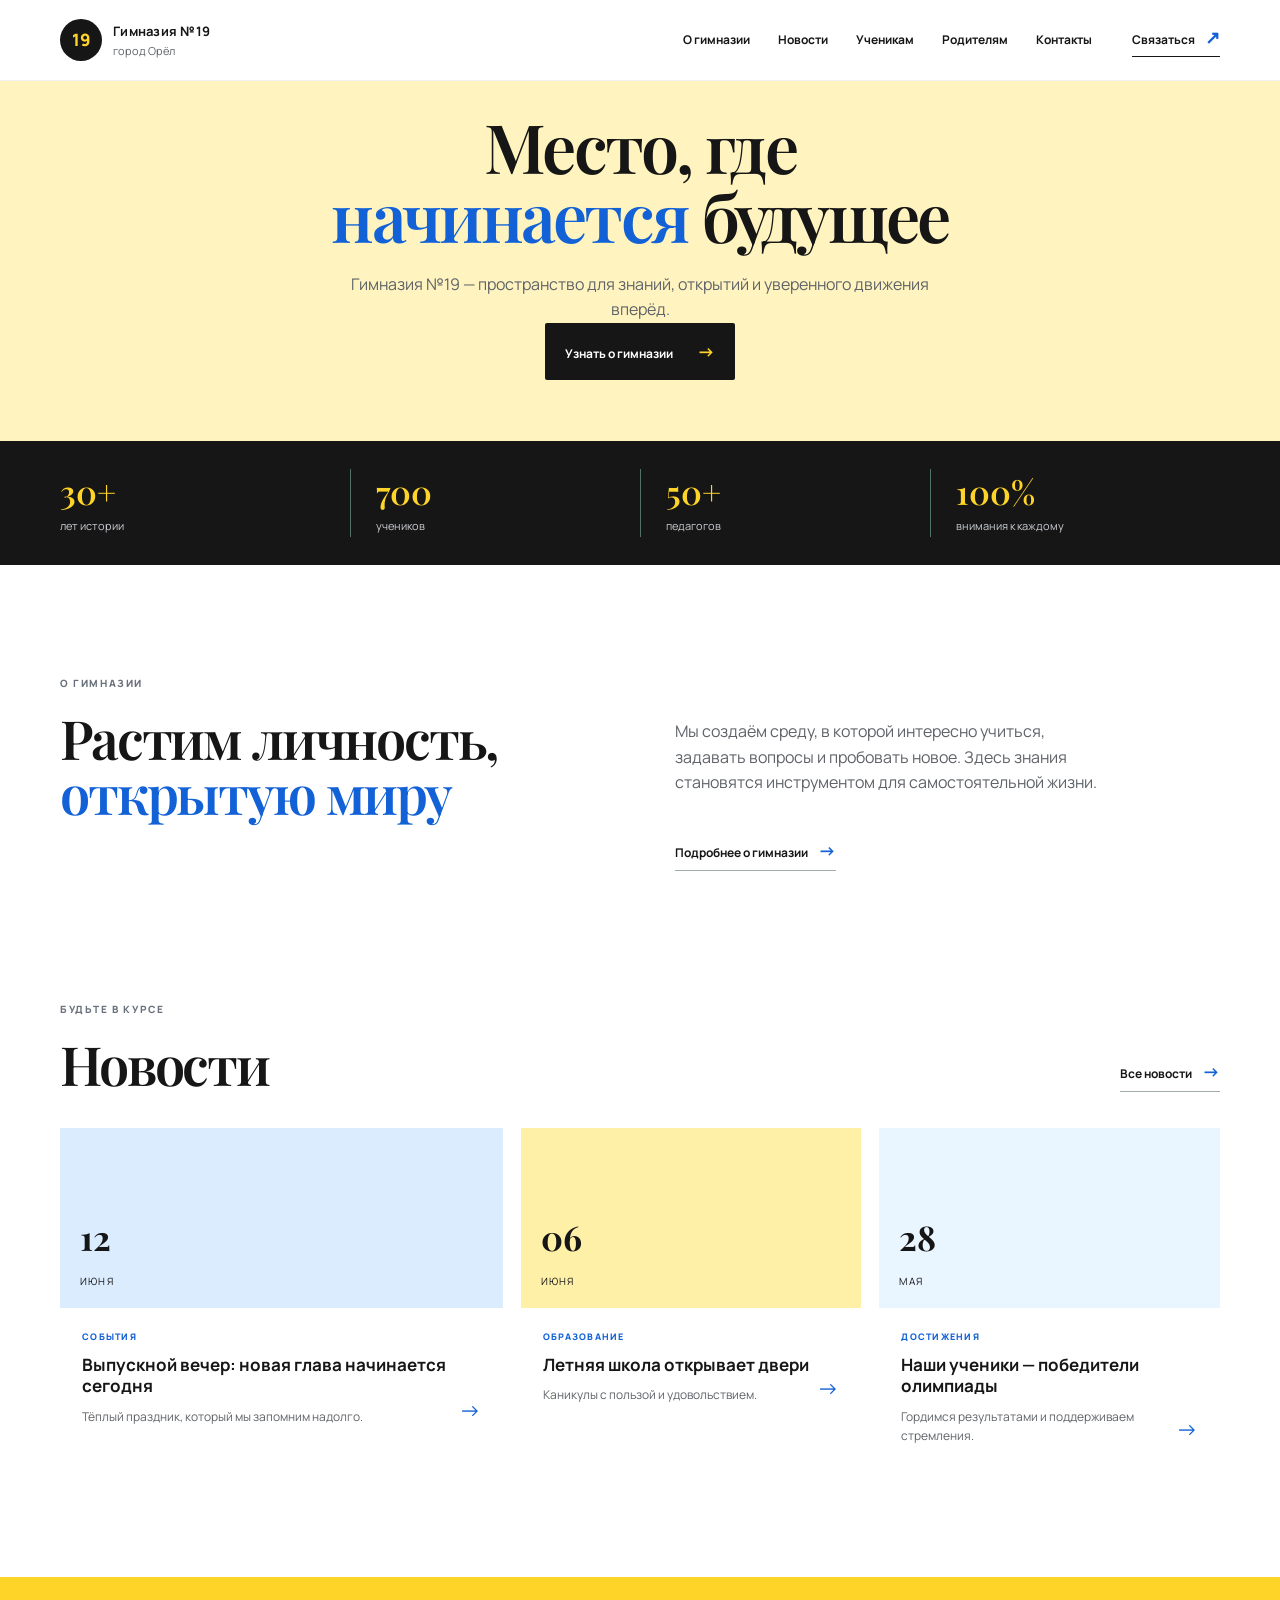
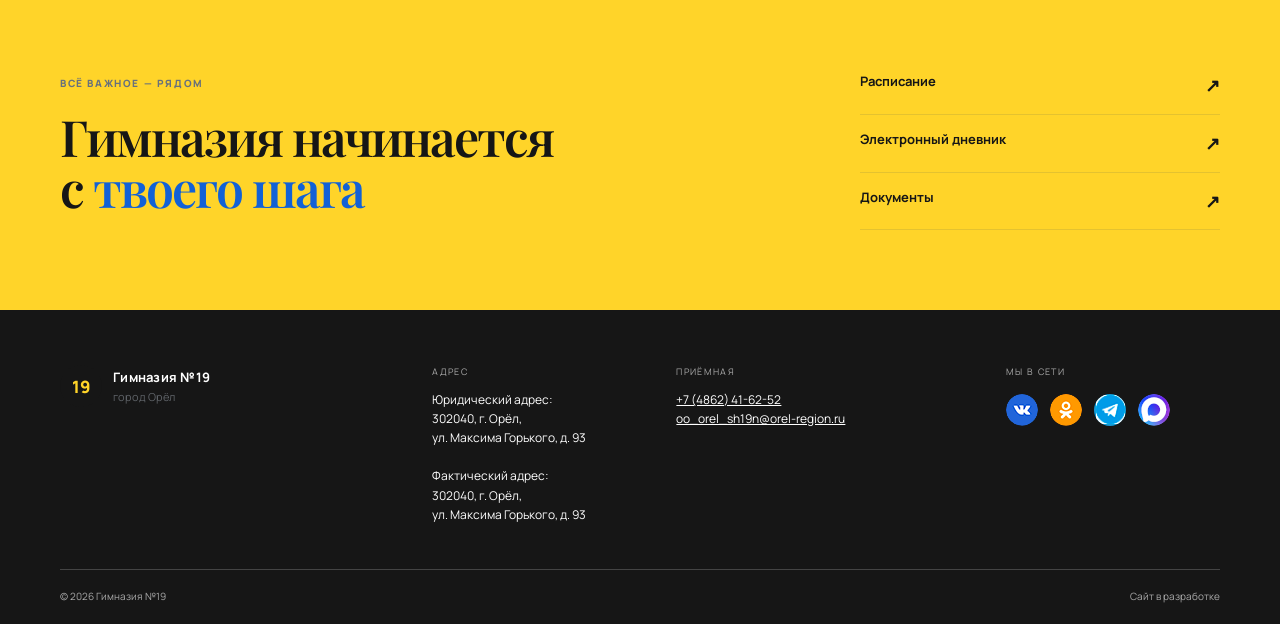
==== commit 307fe0ea: "Удалить старую версию иконки Telegram" ====
--- a/index.html
+++ b/index.html
@@ -31,7 +31,7 @@
 
     <section class="cta" id="students"><div class="container cta-inner"><div><p class="eyebrow">Всё важное — рядом</p><h2>Гимназия начинается<br />с <em>твоего шага</em></h2></div><div class="quick-links"><a href="#">Расписание <span>↗</span></a><a href="#">Электронный дневник <span>↗</span></a><a href="#">Документы <span>↗</span></a></div></div></section>
   </main>
-  <footer id="contacts"><div class="container footer-grid"><div class="brand footer-brand"><span class="brand-mark">19</span><span><b>Гимназия №19</b><small>город Орёл</small></span></div><div><p class="footer-label">Адрес</p><p>Юридический адрес:<br />302040, г. Орёл,<br />ул. Максима Горького, д. 93<br /><br />Фактический адрес:<br />302040, г. Орёл,<br />ул. Максима Горького, д. 93</p></div><div><p class="footer-label">Приёмная</p><p><a href="tel:+74862416252">+7 (4862) 41-62-52</a><br /><a href="mailto:oo_orel_sh19n@orel-region.ru">oo_orel_sh19n@orel-region.ru</a></p></div><div><p class="footer-label">Мы в сети</p><div class="social-links" aria-label="Социальные сети"><a class="social social-vk" href="https://vk.com/dep_obr" target="_blank" rel="noopener" aria-label="ВКонтакте"><img src="vk.png" alt="" /></a><a class="social social-ok" href="https://ok.ru/group54231923884216" target="_blank" rel="noopener" aria-label="Одноклассники"><img src="ok.png" alt="" /></a><a class="social social-tg" href="https://t.me/depobr57" target="_blank" rel="noopener" aria-label="Telegram"><img src="tg-mark.png" alt="" /></a><a class="social social-max" href="https://max.ru/Dep_obr_57" target="_blank" rel="noopener" aria-label="MAX"><img src="max.png" alt="" /></a></div></div></div><div class="container footer-bottom"><span>© 2026 Гимназия №19</span><span>Сайт в разработке</span></div></footer>
+  <footer id="contacts"><div class="container footer-grid"><div class="brand footer-brand"><span class="brand-mark">19</span><span><b>Гимназия №19</b><small>город Орёл</small></span></div><div><p class="footer-label">Адрес</p><p>Юридический адрес:<br />302040, г. Орёл,<br />ул. Максима Горького, д. 93<br /><br />Фактический адрес:<br />302040, г. Орёл,<br />ул. Максима Горького, д. 93</p></div><div><p class="footer-label">Приёмная</p><p><a href="tel:+74862416252">+7 (4862) 41-62-52</a><br /><a href="mailto:oo_orel_sh19n@orel-region.ru">oo_orel_sh19n@orel-region.ru</a></p></div><div><p class="footer-label">Мы в сети</p><div class="social-links" aria-label="Социальные сети"><a class="social social-vk" href="https://vk.com/dep_obr" target="_blank" rel="noopener" aria-label="ВКонтакте"><img src="vk.png" alt="" /></a><a class="social social-ok" href="https://ok.ru/group54231923884216" target="_blank" rel="noopener" aria-label="Одноклассники"><img src="ok.png" alt="" /></a><a class="social social-tg" href="https://t.me/depobr57" target="_blank" rel="noopener" aria-label="Telegram"><img src="tg.png" alt="" /></a><a class="social social-max" href="https://max.ru/Dep_obr_57" target="_blank" rel="noopener" aria-label="MAX"><img src="max.png" alt="" /></a></div></div></div><div class="container footer-bottom"><span>© 2026 Гимназия №19</span><span>Сайт в разработке</span></div></footer>
   <script src="script.js"></script>
 </body>
 </html>
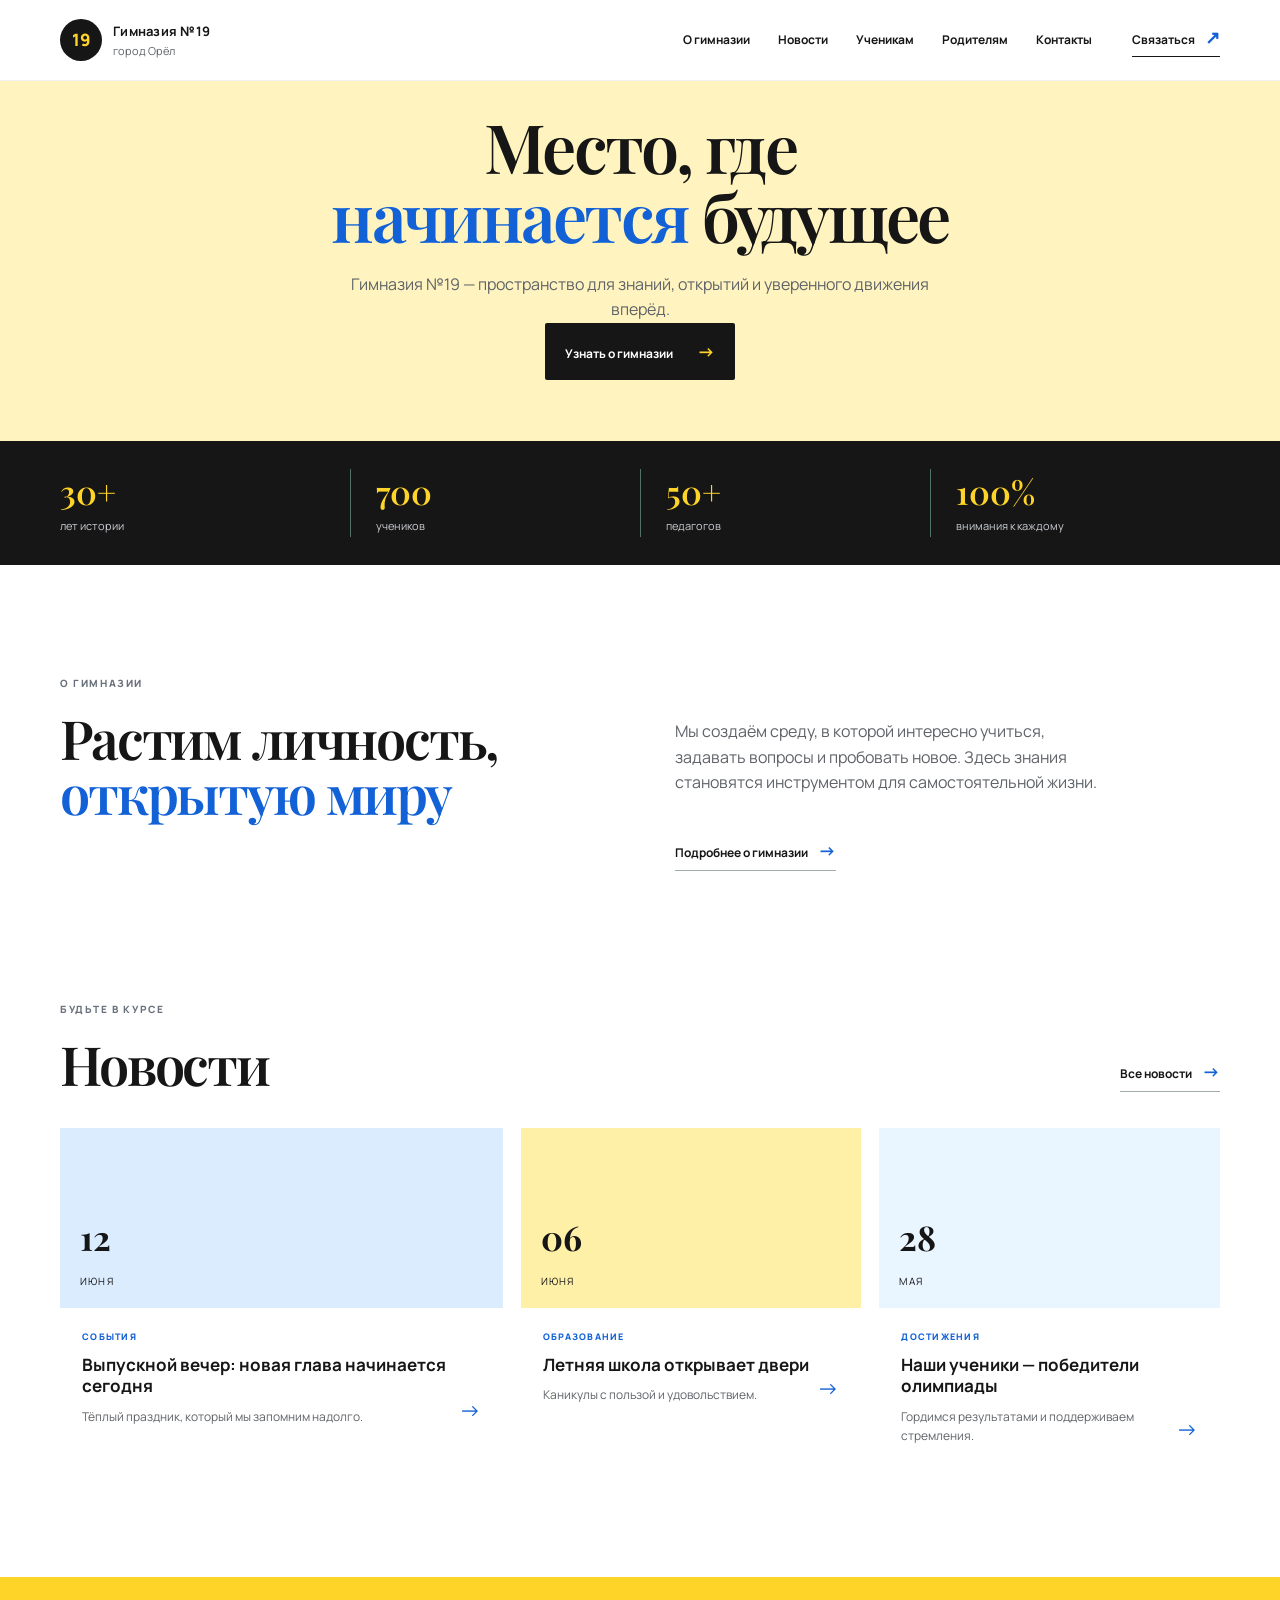
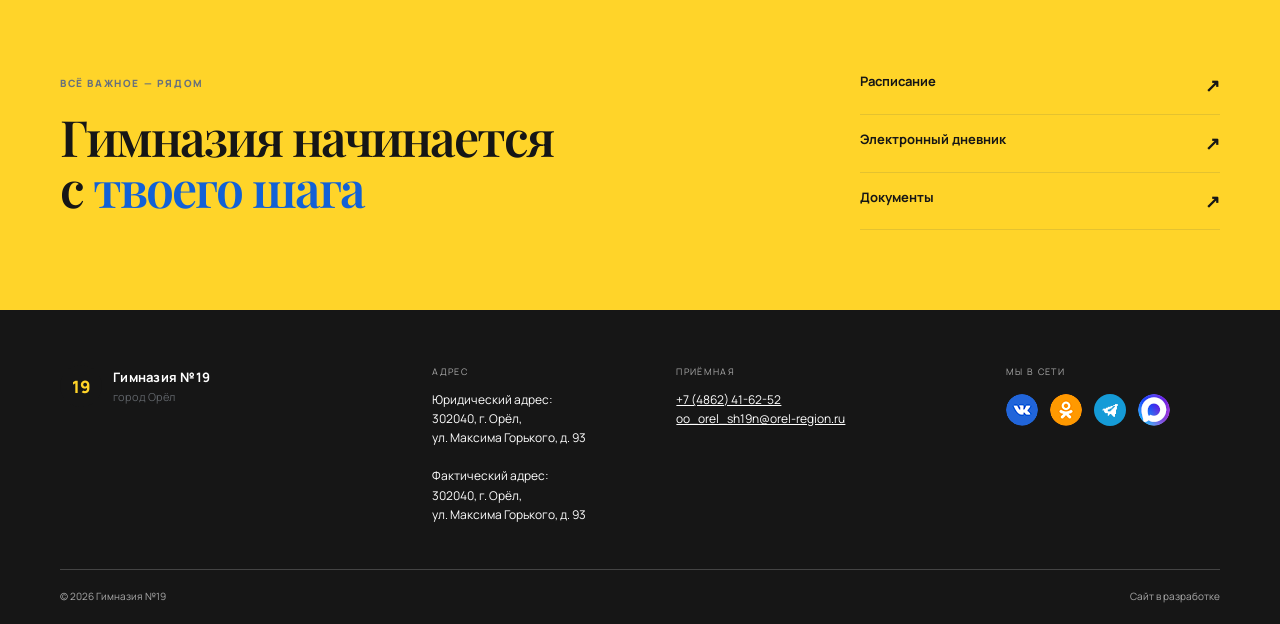
==== commit c8cef301: "Вернуть рабочую иконку Telegram" ====
--- a/index.html
+++ b/index.html
@@ -31,7 +31,7 @@
 
     <section class="cta" id="students"><div class="container cta-inner"><div><p class="eyebrow">Всё важное — рядом</p><h2>Гимназия начинается<br />с <em>твоего шага</em></h2></div><div class="quick-links"><a href="#">Расписание <span>↗</span></a><a href="#">Электронный дневник <span>↗</span></a><a href="#">Документы <span>↗</span></a></div></div></section>
   </main>
-  <footer id="contacts"><div class="container footer-grid"><div class="brand footer-brand"><span class="brand-mark">19</span><span><b>Гимназия №19</b><small>город Орёл</small></span></div><div><p class="footer-label">Адрес</p><p>Юридический адрес:<br />302040, г. Орёл,<br />ул. Максима Горького, д. 93<br /><br />Фактический адрес:<br />302040, г. Орёл,<br />ул. Максима Горького, д. 93</p></div><div><p class="footer-label">Приёмная</p><p><a href="tel:+74862416252">+7 (4862) 41-62-52</a><br /><a href="mailto:oo_orel_sh19n@orel-region.ru">oo_orel_sh19n@orel-region.ru</a></p></div><div><p class="footer-label">Мы в сети</p><div class="social-links" aria-label="Социальные сети"><a class="social social-vk" href="https://vk.com/dep_obr" target="_blank" rel="noopener" aria-label="ВКонтакте"><img src="vk.png" alt="" /></a><a class="social social-ok" href="https://ok.ru/group54231923884216" target="_blank" rel="noopener" aria-label="Одноклассники"><img src="ok.png" alt="" /></a><a class="social social-tg" href="https://t.me/depobr57" target="_blank" rel="noopener" aria-label="Telegram"><img src="tg.png" alt="" /></a><a class="social social-max" href="https://max.ru/Dep_obr_57" target="_blank" rel="noopener" aria-label="MAX"><img src="max.png" alt="" /></a></div></div></div><div class="container footer-bottom"><span>© 2026 Гимназия №19</span><span>Сайт в разработке</span></div></footer>
+  <footer id="contacts"><div class="container footer-grid"><div class="brand footer-brand"><span class="brand-mark">19</span><span><b>Гимназия №19</b><small>город Орёл</small></span></div><div><p class="footer-label">Адрес</p><p>Юридический адрес:<br />302040, г. Орёл,<br />ул. Максима Горького, д. 93<br /><br />Фактический адрес:<br />302040, г. Орёл,<br />ул. Максима Горького, д. 93</p></div><div><p class="footer-label">Приёмная</p><p><a href="tel:+74862416252">+7 (4862) 41-62-52</a><br /><a href="mailto:oo_orel_sh19n@orel-region.ru">oo_orel_sh19n@orel-region.ru</a></p></div><div><p class="footer-label">Мы в сети</p><div class="social-links" aria-label="Социальные сети"><a class="social social-vk" href="https://vk.com/dep_obr" target="_blank" rel="noopener" aria-label="ВКонтакте"><img src="vk.png" alt="" /></a><a class="social social-ok" href="https://ok.ru/group54231923884216" target="_blank" rel="noopener" aria-label="Одноклассники"><img src="ok.png" alt="" /></a><a class="social social-tg" href="https://t.me/depobr57" target="_blank" rel="noopener" aria-label="Telegram"><img src="tg-mark.png" alt="" /></a><a class="social social-max" href="https://max.ru/Dep_obr_57" target="_blank" rel="noopener" aria-label="MAX"><img src="max.png" alt="" /></a></div></div></div><div class="container footer-bottom"><span>© 2026 Гимназия №19</span><span>Сайт в разработке</span></div></footer>
   <script src="script.js"></script>
 </body>
 </html>
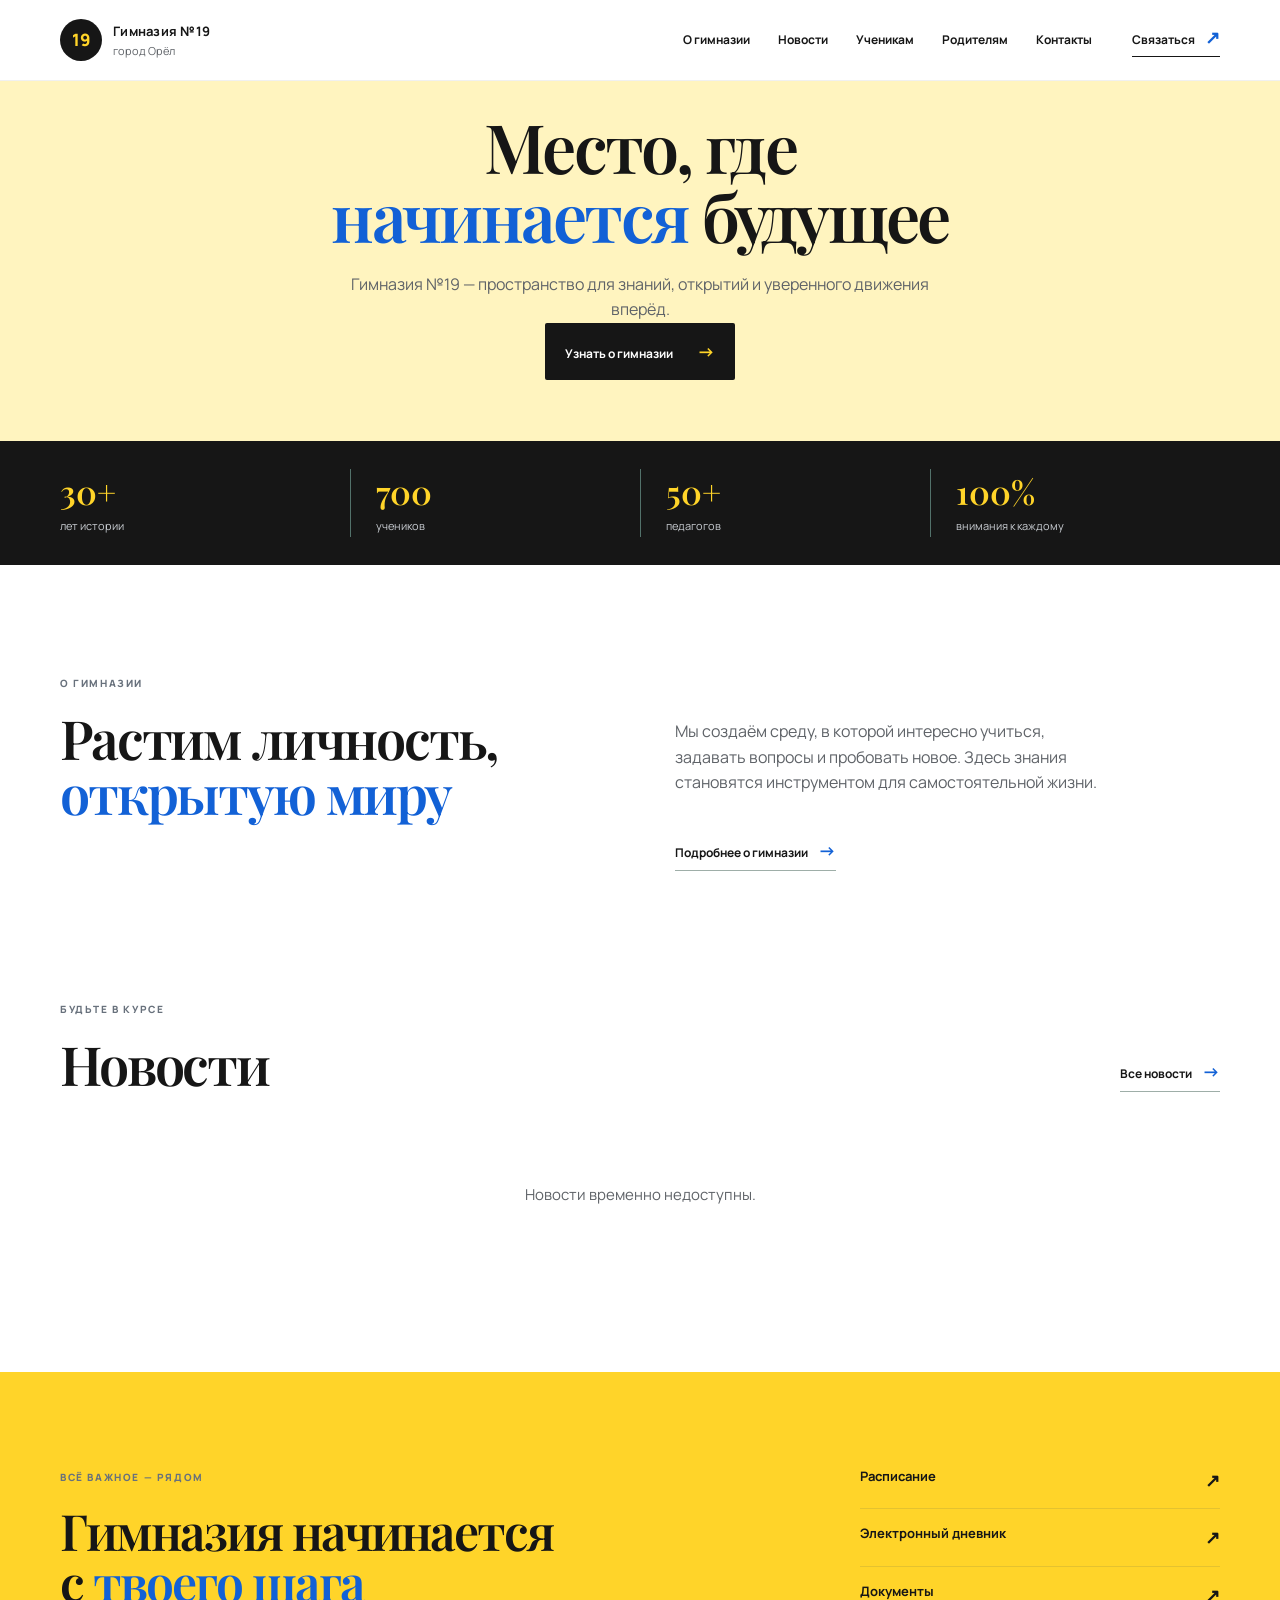
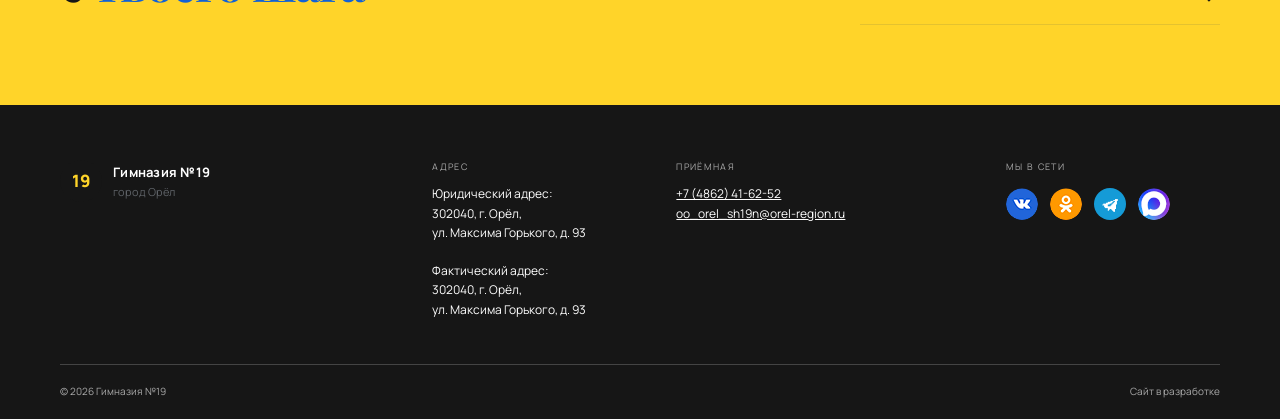
==== commit 64970d47: "Подключить новости из API" ====
--- a/index.html
+++ b/index.html
@@ -8,7 +8,7 @@
   <link rel="preconnect" href="https://fonts.googleapis.com" />
   <link rel="preconnect" href="https://fonts.gstatic.com" crossorigin />
   <link href="https://fonts.googleapis.com/css2?family=Manrope:wght@400;500;600;700;800&family=Playfair+Display:wght@600;700&display=swap" rel="stylesheet" />
-  <link rel="stylesheet" href="styles.css" />
+  <link rel="stylesheet" href="css/styles.css" />
 </head>
 <body>
   <header class="site-header">
@@ -27,11 +27,20 @@
 
     <section class="section" id="about"><div class="container about-grid"><div><p class="eyebrow">О гимназии</p><h2>Растим личность,<br /><em>открытую миру</em></h2></div><div class="about-copy"><p>Мы создаём среду, в которой интересно учиться, задавать вопросы и пробовать новое. Здесь знания становятся инструментом для самостоятельной жизни.</p><a class="text-link" href="#contacts">Подробнее о гимназии <span>→</span></a></div></div></section>
 
-    <section class="section news-section" id="news"><div class="container"><div class="section-head"><div><p class="eyebrow">Будьте в курсе</p><h2>Новости</h2></div><a class="text-link" href="#news">Все новости <span>→</span></a></div><div class="news-grid"><article class="news-card featured"><div class="news-image image-blue"><span>12<br /><small>ИЮНЯ</small></span></div><div class="news-content"><p class="tag">События</p><h3>Выпускной вечер: новая глава начинается сегодня</h3><p>Тёплый праздник, который мы запомним надолго.</p><a class="arrow" href="#">→</a></div></article><article class="news-card"><div class="news-image image-yellow"><span>06<br /><small>ИЮНЯ</small></span></div><div class="news-content"><p class="tag">Образование</p><h3>Летняя школа открывает двери</h3><p>Каникулы с пользой и удовольствием.</p><a class="arrow" href="#">→</a></div></article><article class="news-card"><div class="news-image image-green"><span>28<br /><small>МАЯ</small></span></div><div class="news-content"><p class="tag">Достижения</p><h3>Наши ученики — победители олимпиады</h3><p>Гордимся результатами и поддерживаем стремления.</p><a class="arrow" href="#">→</a></div></article></div></div></section>
+    <section class="section news-section" id="news">
+      <div class="container">
+        <div class="section-head">
+          <div><p class="eyebrow">Будьте в курсе</p><h2>Новости</h2></div>
+          <a class="text-link" href="/news">Все новости <span>→</span></a>
+        </div>
+        <!-- Контейнер для карточек новостей из API. -->
+        <div class="news-grid" id="news-list" aria-live="polite"></div>
+      </div>
+    </section>
 
     <section class="cta" id="students"><div class="container cta-inner"><div><p class="eyebrow">Всё важное — рядом</p><h2>Гимназия начинается<br />с <em>твоего шага</em></h2></div><div class="quick-links"><a href="#">Расписание <span>↗</span></a><a href="#">Электронный дневник <span>↗</span></a><a href="#">Документы <span>↗</span></a></div></div></section>
   </main>
-  <footer id="contacts"><div class="container footer-grid"><div class="brand footer-brand"><span class="brand-mark">19</span><span><b>Гимназия №19</b><small>город Орёл</small></span></div><div><p class="footer-label">Адрес</p><p>Юридический адрес:<br />302040, г. Орёл,<br />ул. Максима Горького, д. 93<br /><br />Фактический адрес:<br />302040, г. Орёл,<br />ул. Максима Горького, д. 93</p></div><div><p class="footer-label">Приёмная</p><p><a href="tel:+74862416252">+7 (4862) 41-62-52</a><br /><a href="mailto:oo_orel_sh19n@orel-region.ru">oo_orel_sh19n@orel-region.ru</a></p></div><div><p class="footer-label">Мы в сети</p><div class="social-links" aria-label="Социальные сети"><a class="social social-vk" href="https://vk.com/dep_obr" target="_blank" rel="noopener" aria-label="ВКонтакте"><img src="vk.png" alt="" /></a><a class="social social-ok" href="https://ok.ru/group54231923884216" target="_blank" rel="noopener" aria-label="Одноклассники"><img src="ok.png" alt="" /></a><a class="social social-tg" href="https://t.me/depobr57" target="_blank" rel="noopener" aria-label="Telegram"><img src="tg-mark.png" alt="" /></a><a class="social social-max" href="https://max.ru/Dep_obr_57" target="_blank" rel="noopener" aria-label="MAX"><img src="max.png" alt="" /></a></div></div></div><div class="container footer-bottom"><span>© 2026 Гимназия №19</span><span>Сайт в разработке</span></div></footer>
-  <script src="script.js"></script>
+  <footer id="contacts"><div class="container footer-grid"><div class="brand footer-brand"><span class="brand-mark">19</span><span><b>Гимназия №19</b><small>город Орёл</small></span></div><div><p class="footer-label">Адрес</p><p>Юридический адрес:<br />302040, г. Орёл,<br />ул. Максима Горького, д. 93<br /><br />Фактический адрес:<br />302040, г. Орёл,<br />ул. Максима Горького, д. 93</p></div><div><p class="footer-label">Приёмная</p><p><a href="tel:+74862416252">+7 (4862) 41-62-52</a><br /><a href="mailto:oo_orel_sh19n@orel-region.ru">oo_orel_sh19n@orel-region.ru</a></p></div><div><p class="footer-label">Мы в сети</p><div class="social-links" aria-label="Социальные сети"><a class="social social-vk" href="https://vk.com/dep_obr" target="_blank" rel="noopener" aria-label="ВКонтакте"><img src="assets/images/social/vk.png" alt="" /></a><a class="social social-ok" href="https://ok.ru/group54231923884216" target="_blank" rel="noopener" aria-label="Одноклассники"><img src="assets/images/social/ok.png" alt="" /></a><a class="social social-tg" href="https://t.me/depobr57" target="_blank" rel="noopener" aria-label="Telegram"><img src="assets/images/social/tg-mark.png" alt="" /></a><a class="social social-max" href="https://max.ru/Dep_obr_57" target="_blank" rel="noopener" aria-label="MAX"><img src="assets/images/social/max.png" alt="" /></a></div></div></div><div class="container footer-bottom"><span>© 2026 Гимназия №19</span><span>Сайт в разработке</span></div></footer>
+  <script src="js/script.js"></script>
 </body>
 </html>
--- a/css/styles.css
+++ b/css/styles.css
@@ -0,0 +1,13 @@
+:root{--ink:#161616;--muted:#5f6368;--cream:#fff;--mint:#fff4bf;--lime:#ffd429;--line:#f0f0f0}*{box-sizing:border-box}html{scroll-behavior:smooth}body{margin:0;color:var(--ink);background:var(--cream);font:15px/1.6 Manrope,Arial,sans-serif}.container{width:min(1160px,calc(100% - 48px));margin:auto}.site-header{background:var(--cream);border-bottom:1px solid var(--line);position:sticky;top:0;z-index:10}.nav-wrap{height:80px;display:flex;align-items:center;gap:40px}.brand{display:flex;align-items:center;gap:11px;color:var(--ink);text-decoration:none;margin-right:auto}.brand-mark{width:42px;height:42px;border-radius:50%;display:grid;place-items:center;background:var(--ink);color:var(--lime);font-size:17px;font-weight:800}.brand b,.brand small{display:block}.brand b{font-size:13px;letter-spacing:.02em}.brand small{font-size:11px;color:var(--muted)}.nav{display:flex;gap:28px}.nav a,.header-action{font-size:12px;color:var(--ink);text-decoration:none;font-weight:700}.header-action{border-bottom:1px solid var(--ink);padding-bottom:4px}.header-action span,.text-link span{color:#1261d6;font-size:18px;margin-left:8px}.menu-toggle{display:none;border:0;background:none;font-size:24px;color:var(--ink)}.hero{overflow:hidden;background:var(--mint)}.hero .eyebrow{display:none}.hero-grid{min-height:360px;display:block;padding-top:30px}.eyebrow{text-transform:uppercase;letter-spacing:.16em;font-size:10px;font-weight:800;color:#68717c;margin:0 0 20px}.hero h1,h2{font-family:'Playfair Display',serif;font-weight:600;line-height:1.02;letter-spacing:-.04em;margin:0}.hero-grid{width:100%}.hero-copy{width:100%;max-width:820px;margin:0 auto;text-align:center}.hero-note{display:flex;justify-content:center;text-align:left}.hero-buttons{width:100%;justify-content:center}.hero h1{font-size:clamp(46px,5.5vw,68px)}em{font-style:normal;color:#1261d6}.hero-text{text-align:center;max-width:600px;margin:22px auto 0;color:#5f6368;font-size:16px}.hero-buttons{display:flex;align-items:center;gap:22px}.button{padding:14px 20px;text-decoration:none;font-weight:700;font-size:12px}.button-primary{background:var(--ink);color:#fff;border-radius:2px}.button-primary span{color:var(--lime);font-size:18px;margin-left:22px}.button-link,.text-link{color:var(--ink);text-decoration:none;border-bottom:1px solid #9eaea8;padding-bottom:5px}.hero-note{display:flex;align-items:center;gap:13px;margin-top:34px;color:#68717c;font-size:11px}.hero-note b{color:var(--ink)}.avatars{font-size:12px;letter-spacing:-5px;color:#5f91dc}.hero-art{height:100%;min-height:590px;position:relative}.sun{position:absolute;width:340px;height:340px;border-radius:50%;background:#fff0a8;top:73px;left:50%;transform:translateX(-50%)}.arch{position:absolute;bottom:0;left:50%;width:390px;height:470px;transform:translateX(-50%);background:var(--ink);border-radius:200px 200px 0 0;display:flex;align-items:end;justify-content:center}.building{width:300px;height:340px;background:#f2d56a;position:relative;border-radius:150px 150px 0 0;padding-top:75px;text-align:center}.building-top{font-size:10px;letter-spacing:.15em;color:#fffdf0}.windows{font-size:46px;line-height:1.35;color:#fff9d0;margin-top:25px;letter-spacing:13px}.door{position:absolute;bottom:0;left:115px;width:70px;height:115px;background:#3d3d3d;color:#ffd429;font-size:70px;line-height:120px}.leaf{position:absolute;color:#1261d6;font-size:56px}.leaf-one{top:112px;right:15%}.leaf-two{bottom:105px;left:3%}.stats{background:var(--ink);color:#fff}.stats-grid{display:grid;grid-template-columns:repeat(4,1fr);padding:28px 0}.stats-grid div{padding-left:25px;border-left:1px solid #52716a}.stats-grid div:first-child{border:0;padding-left:0}.stats strong{display:block;color:var(--lime);font:600 33px 'Playfair Display',serif}.stats span{font-size:11px;color:#c9cdd2}.section{padding:110px 0}.about-grid{display:grid;grid-template-columns:1fr 1fr;gap:70px}.section h2{font-size:54px}.about-copy{max-width:430px;color:var(--muted);font-size:16px;padding-top:28px}.text-link{display:inline-block;margin-top:24px;font-weight:700;font-size:12px}.news-section{padding-top:20px}.section-head{display:flex;justify-content:space-between;align-items:end;margin-bottom:36px}.section-head .text-link{margin:0}.news-grid{display:grid;grid-template-columns:1.3fr 1fr 1fr;gap:18px}.news-card{background:#fff}.news-image{height:180px;padding:20px;display:flex;align-items:flex-end}.news-image span{font:700 34px/1 'Playfair Display',serif}.news-image small{font:10px Manrope;letter-spacing:.12em}.image-blue{background:#dcecff}.image-yellow{background:#fff0a8}.image-green{background:#e9f5ff}.news-content{position:relative;padding:22px}.tag{margin:0 0 10px;text-transform:uppercase;font-size:9px;font-weight:800;letter-spacing:.14em;color:#1261d6}.news h3,.news-card h3{font-size:17px;line-height:1.25;margin:0 0 10px}.news-card p:not(.tag){font-size:12px;color:var(--muted);margin:0}.arrow{position:absolute;right:22px;bottom:20px;color:#1261d6;text-decoration:none;font-size:22px}.cta{background:var(--lime);padding:80px 0}.cta-inner{display:flex;justify-content:space-between;align-items:center}.cta h2{font-size:50px}.quick-links{width:360px}.quick-links a{display:flex;justify-content:space-between;padding:14px 0;border-bottom:1px solid #e4c22f;text-decoration:none;color:var(--ink);font-weight:700;font-size:13px}.quick-links span{font-size:18px}footer{background:var(--ink);color:#fff;padding:55px 0 20px}.footer-grid{display:grid;grid-template-columns:1.6fr 1fr 1.4fr 1fr;gap:30px}.footer-brand{color:#fff;align-self:start}.footer-label{color:#aaa;text-transform:uppercase;font-size:9px;letter-spacing:.15em;margin:0 0 10px}.footer-grid p:not(.footer-label){font-size:12px;margin:0}.footer-grid a{color:#fff}.footer-bottom{border-top:1px solid #444;margin-top:45px;padding-top:18px;display:flex;justify-content:space-between;color:#aaa;font-size:10px}@media(max-width:800px){.nav.is-open{display:flex;position:absolute;top:80px;left:0;right:0;background:var(--cream);padding:20px 16px;flex-direction:column;gap:16px;border-bottom:1px solid var(--line)}.container{width:min(100% - 32px,600px)}.nav{display:none}.menu-toggle{display:block}.hero-grid{grid-template-columns:1fr;min-height:330px;padding-top:24px}.hero{padding-top:0}.hero-art{min-height:390px}.arch{width:280px;height:330px}.building{width:220px;height:245px;padding-top:45px}.door{left:82px;width:55px;height:90px}.windows{font-size:34px}.sun{width:250px;height:250px}.stats-grid{grid-template-columns:repeat(2,1fr);gap:20px}.stats-grid div:nth-child(3){border:0;padding-left:0}.about-grid,.news-grid{grid-template-columns:1fr}.section{padding:75px 0}.section h2,.cta h2{font-size:43px}.section-head,.cta-inner{display:block}.section-head .text-link{margin-top:20px}.quick-links{width:100%;margin-top:35px}.footer-grid{grid-template-columns:1fr 1fr}.footer-brand{grid-column:1/-1}} 
+.social-links{display:flex;align-items:center;gap:12px;margin-top:14px}.social{width:40px;height:40px;border-radius:50%;display:grid;place-items:center;color:#fff!important;text-decoration:none!important;font-weight:800;font-size:14px;line-height:1;transition:transform .2s ease,opacity .2s ease}.social:hover{transform:translateY(-2px);opacity:.88}.social-vk{background:#2878d5;font-size:12px}.social-ok{background:#ff9800;font-size:12px}.social-tg{background:#18a9df;font-size:20px;transform:rotate(-18deg)}.social-tg:hover{transform:rotate(-18deg) translateY(-2px)}.social-max{background:linear-gradient(135deg,#5546db,#b7e6ff);font-size:18px}
+@media(max-width:800px){.social-links{margin-bottom:8px}}
+.social img{width:22px;height:22px;display:block}.social-vk img,.social-ok img{width:21px;height:21px}.social-tg img{width:23px;height:23px}.social-max img{width:24px;height:24px}
+/* Fallback when external icon assets are unavailable */
+.social img{display:block}
+/* Use the supplied PNG artwork without an extra frame */
+.social{width:32px;height:32px;border-radius:0;background:transparent!important;padding:0}.social img{width:32px;height:32px;object-fit:contain}.social-vk img,.social-ok img,.social-tg img,.social-max img{width:32px;height:32px}.social-tg{transform:none}.social-tg:hover{transform:translateY(-2px)}
+.social img{border-radius:50%;clip-path:circle(50% at 50% 50%)}
+.social-tg{background:#159bd7!important;border-radius:50%;transform:none;overflow:hidden}.social-tg img{width:23px;height:23px;border-radius:0;clip-path:none}.social-tg:hover{transform:translateY(-2px)}
+.social-tg img{width:29px;height:29px}
+.news-grid:empty{min-height:180px}
+.news-status{grid-column:1/-1;color:var(--muted);text-align:center;padding:55px 20px;margin:0}.news-image{position:relative;overflow:hidden}.news-image img{position:absolute;inset:0;width:100%;height:100%;object-fit:cover}.news-image span{position:relative;z-index:1;background:rgba(255,255,255,.82);padding:5px 8px;border-radius:4px}
